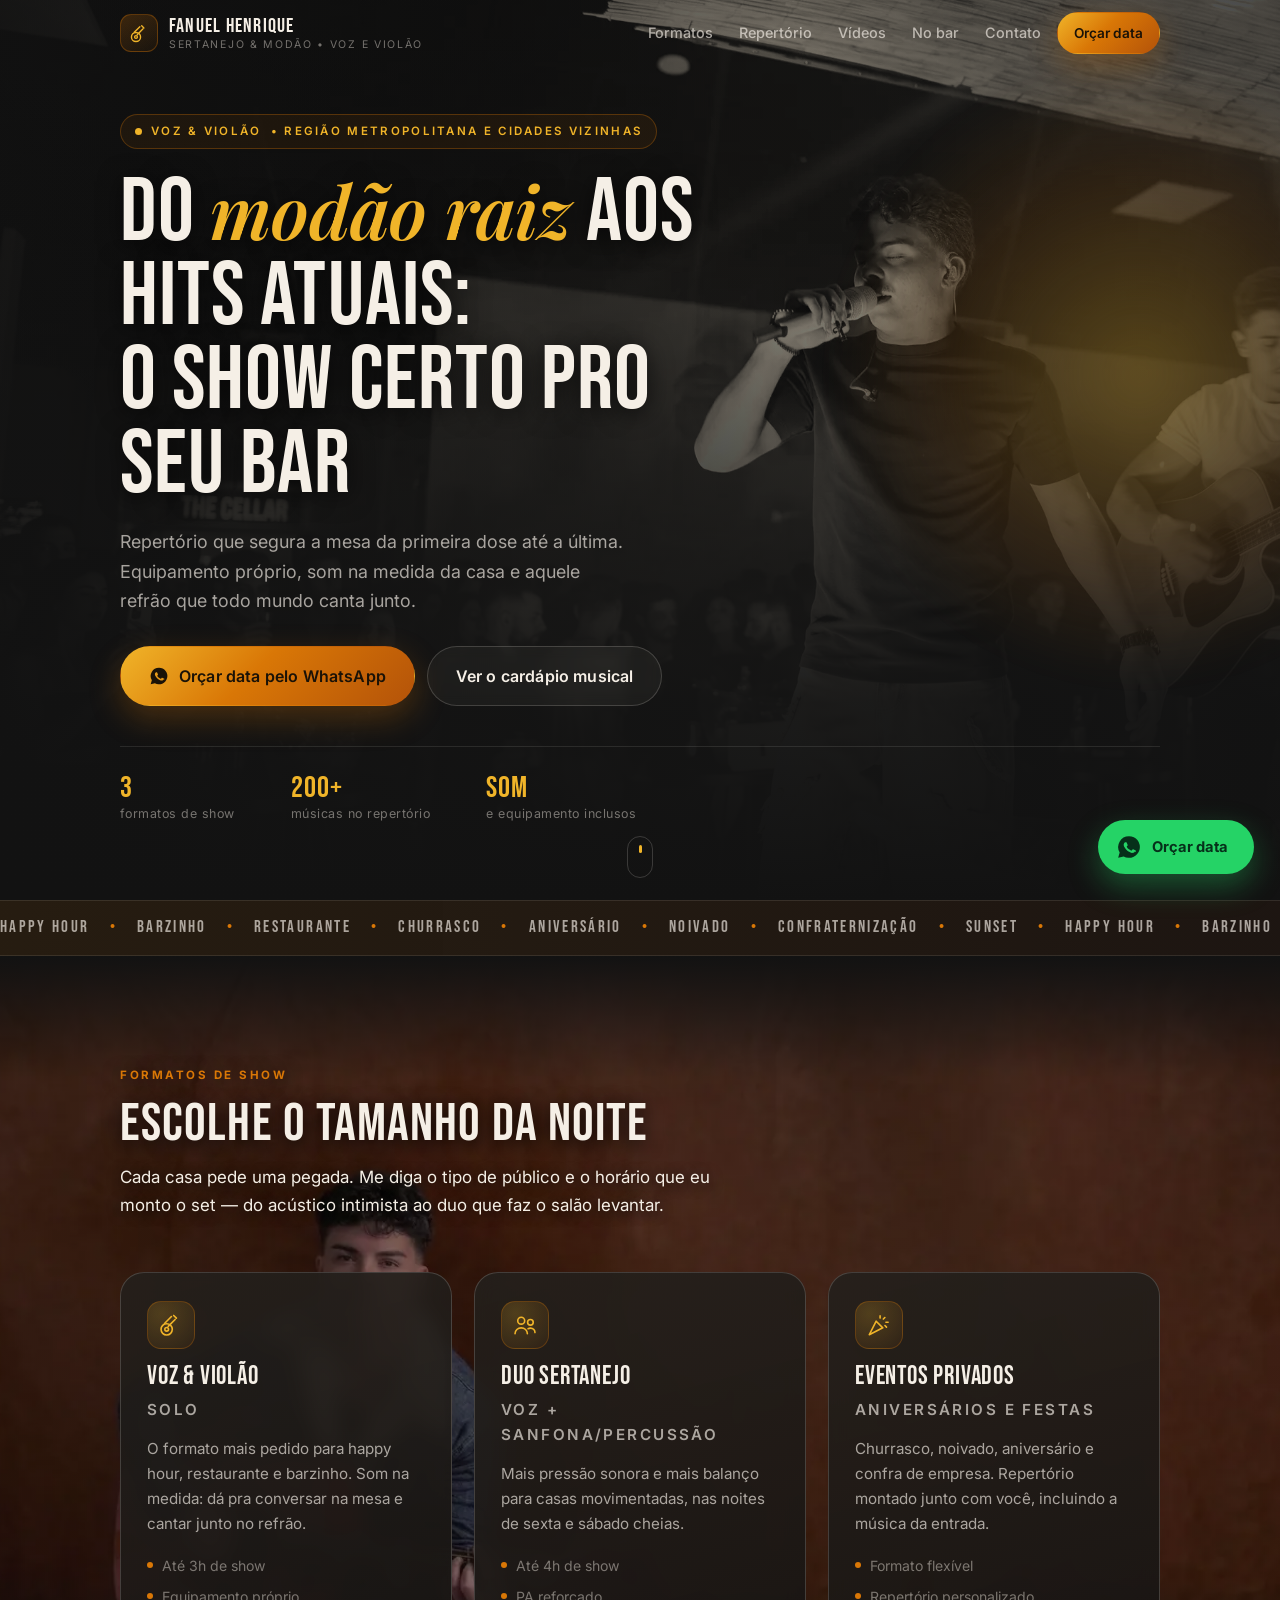
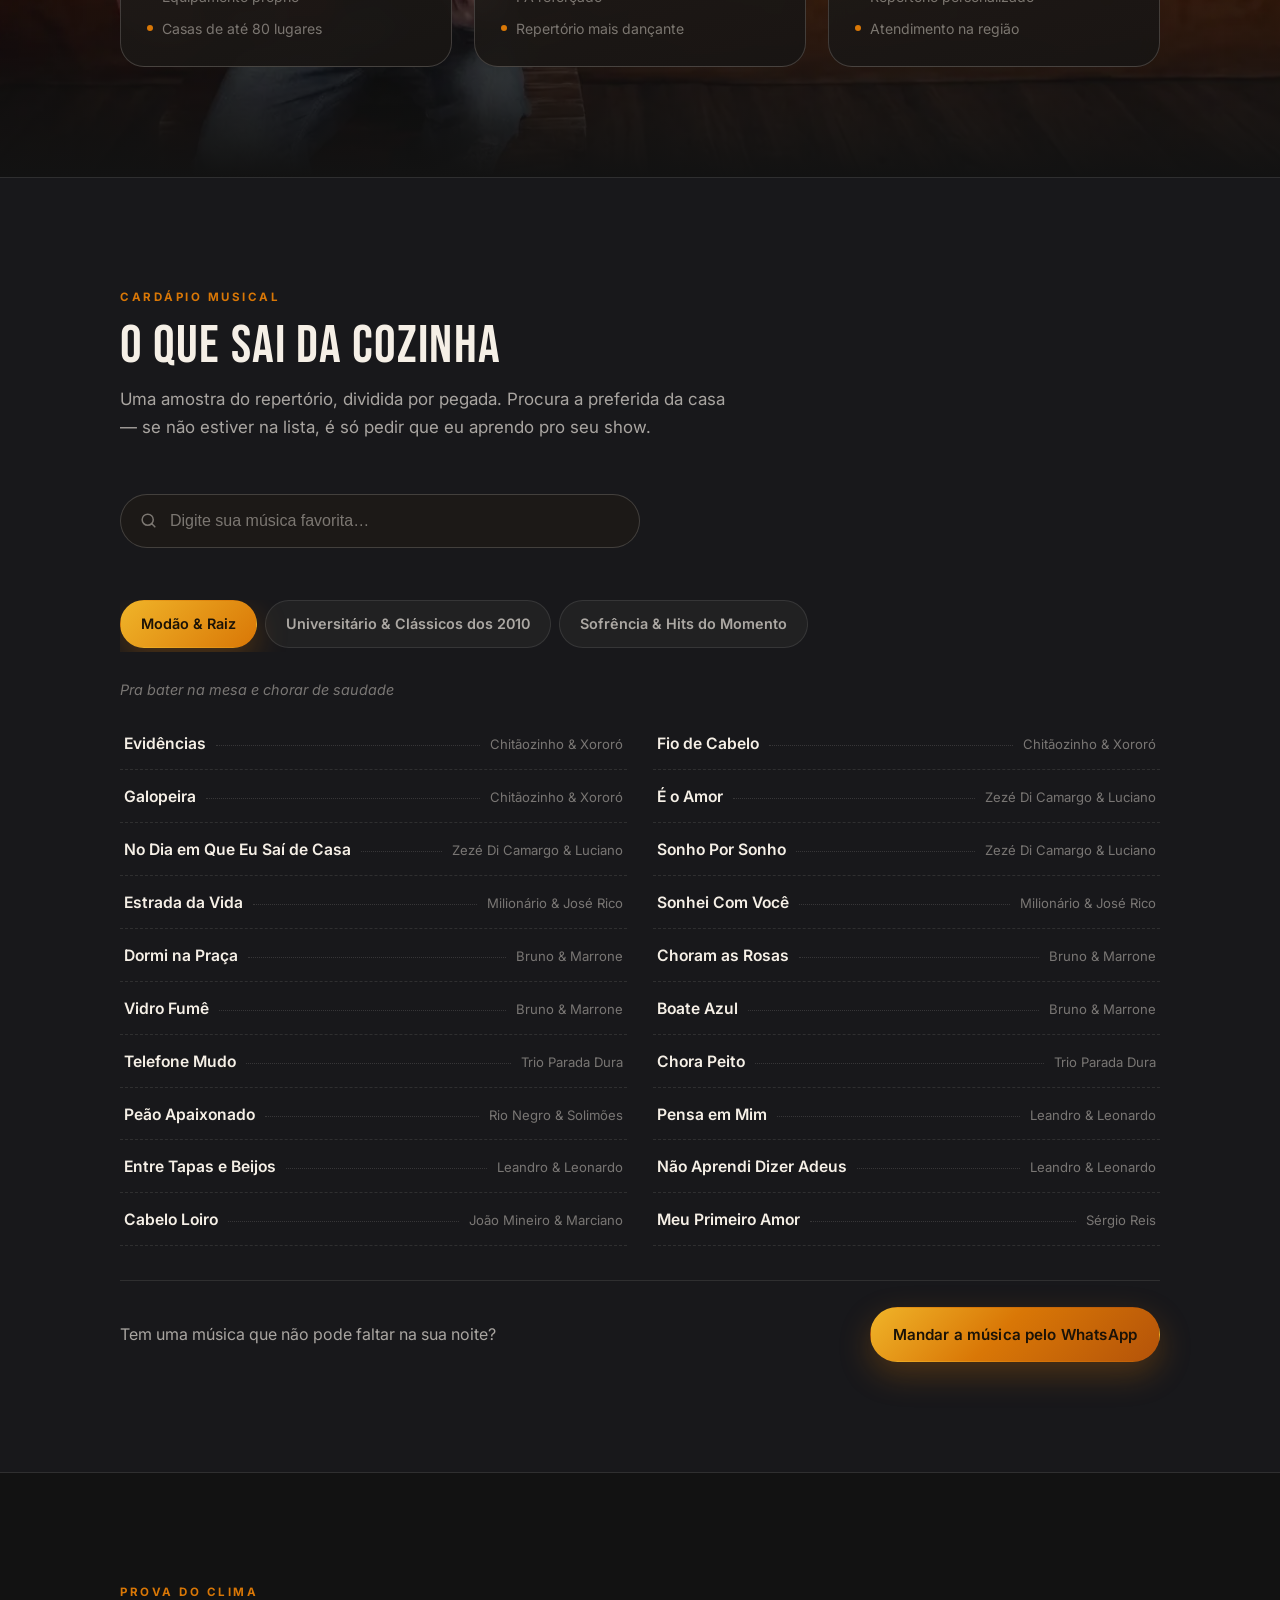
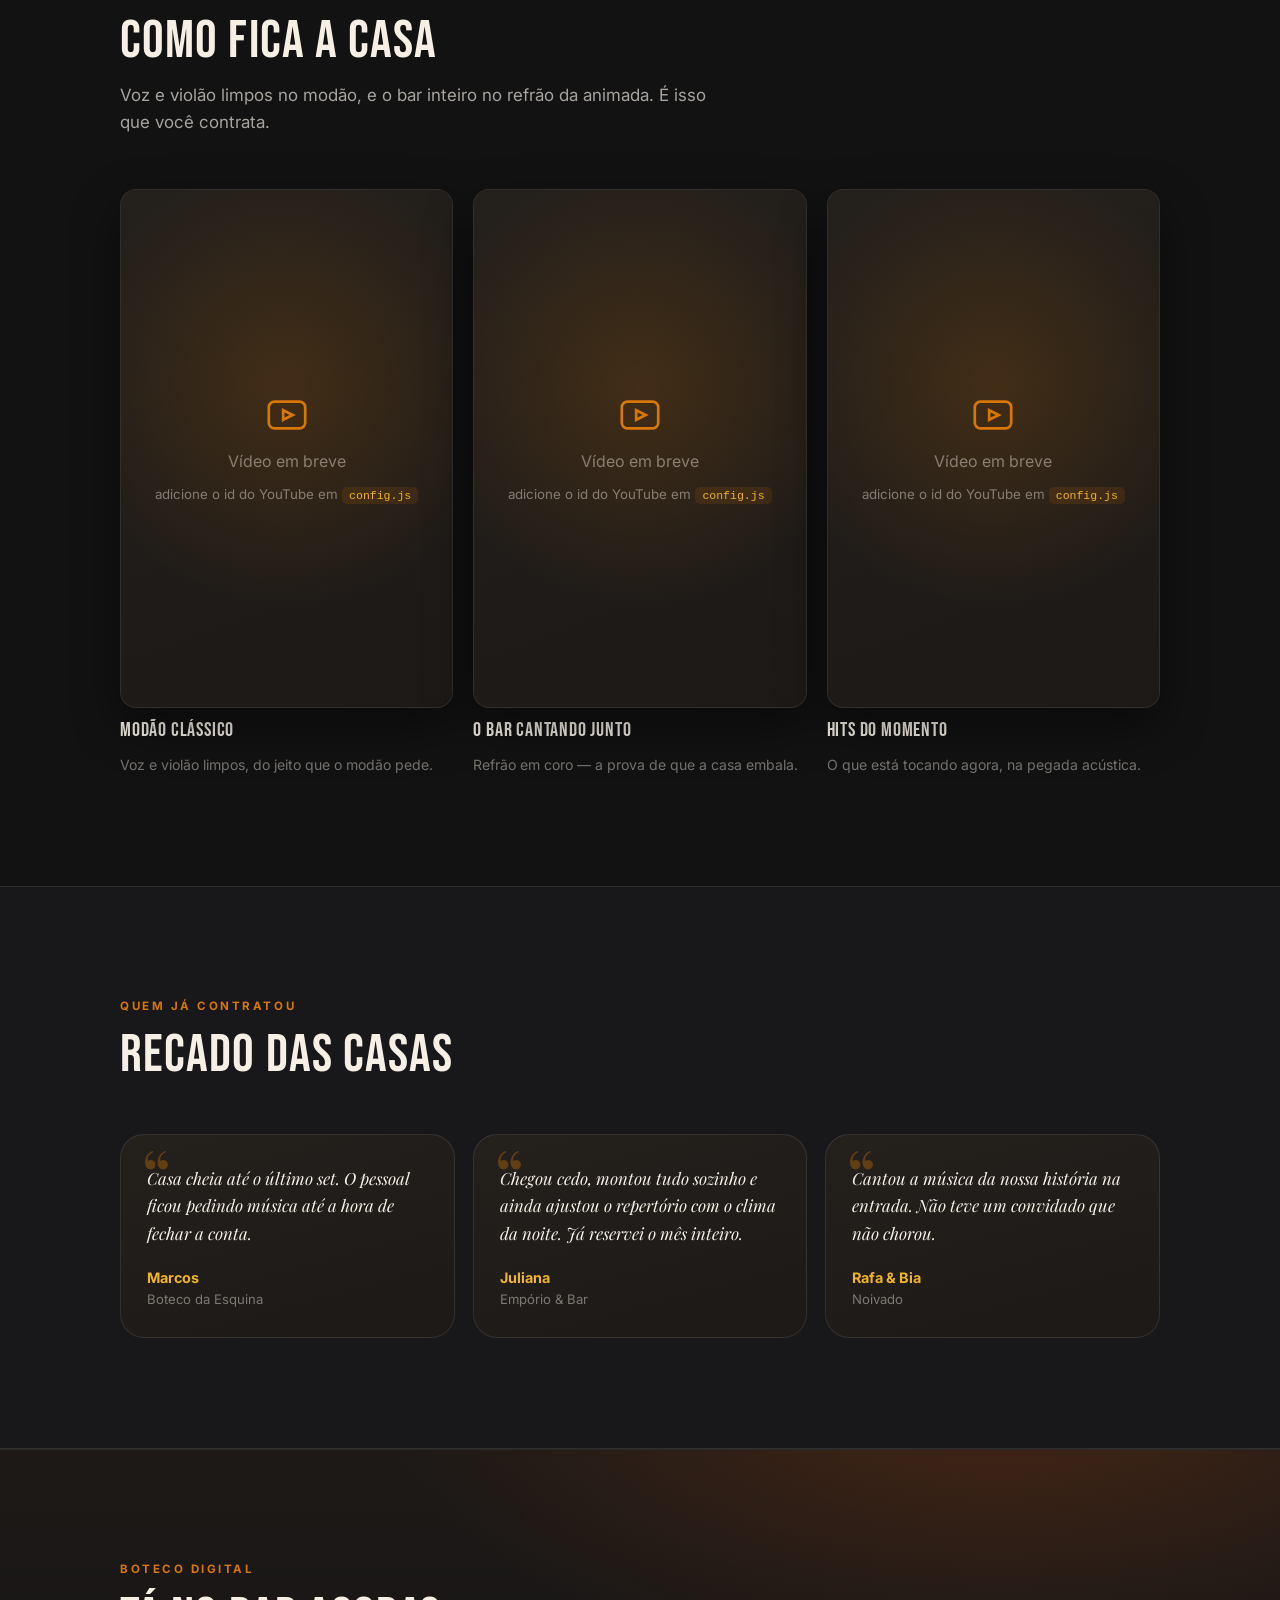
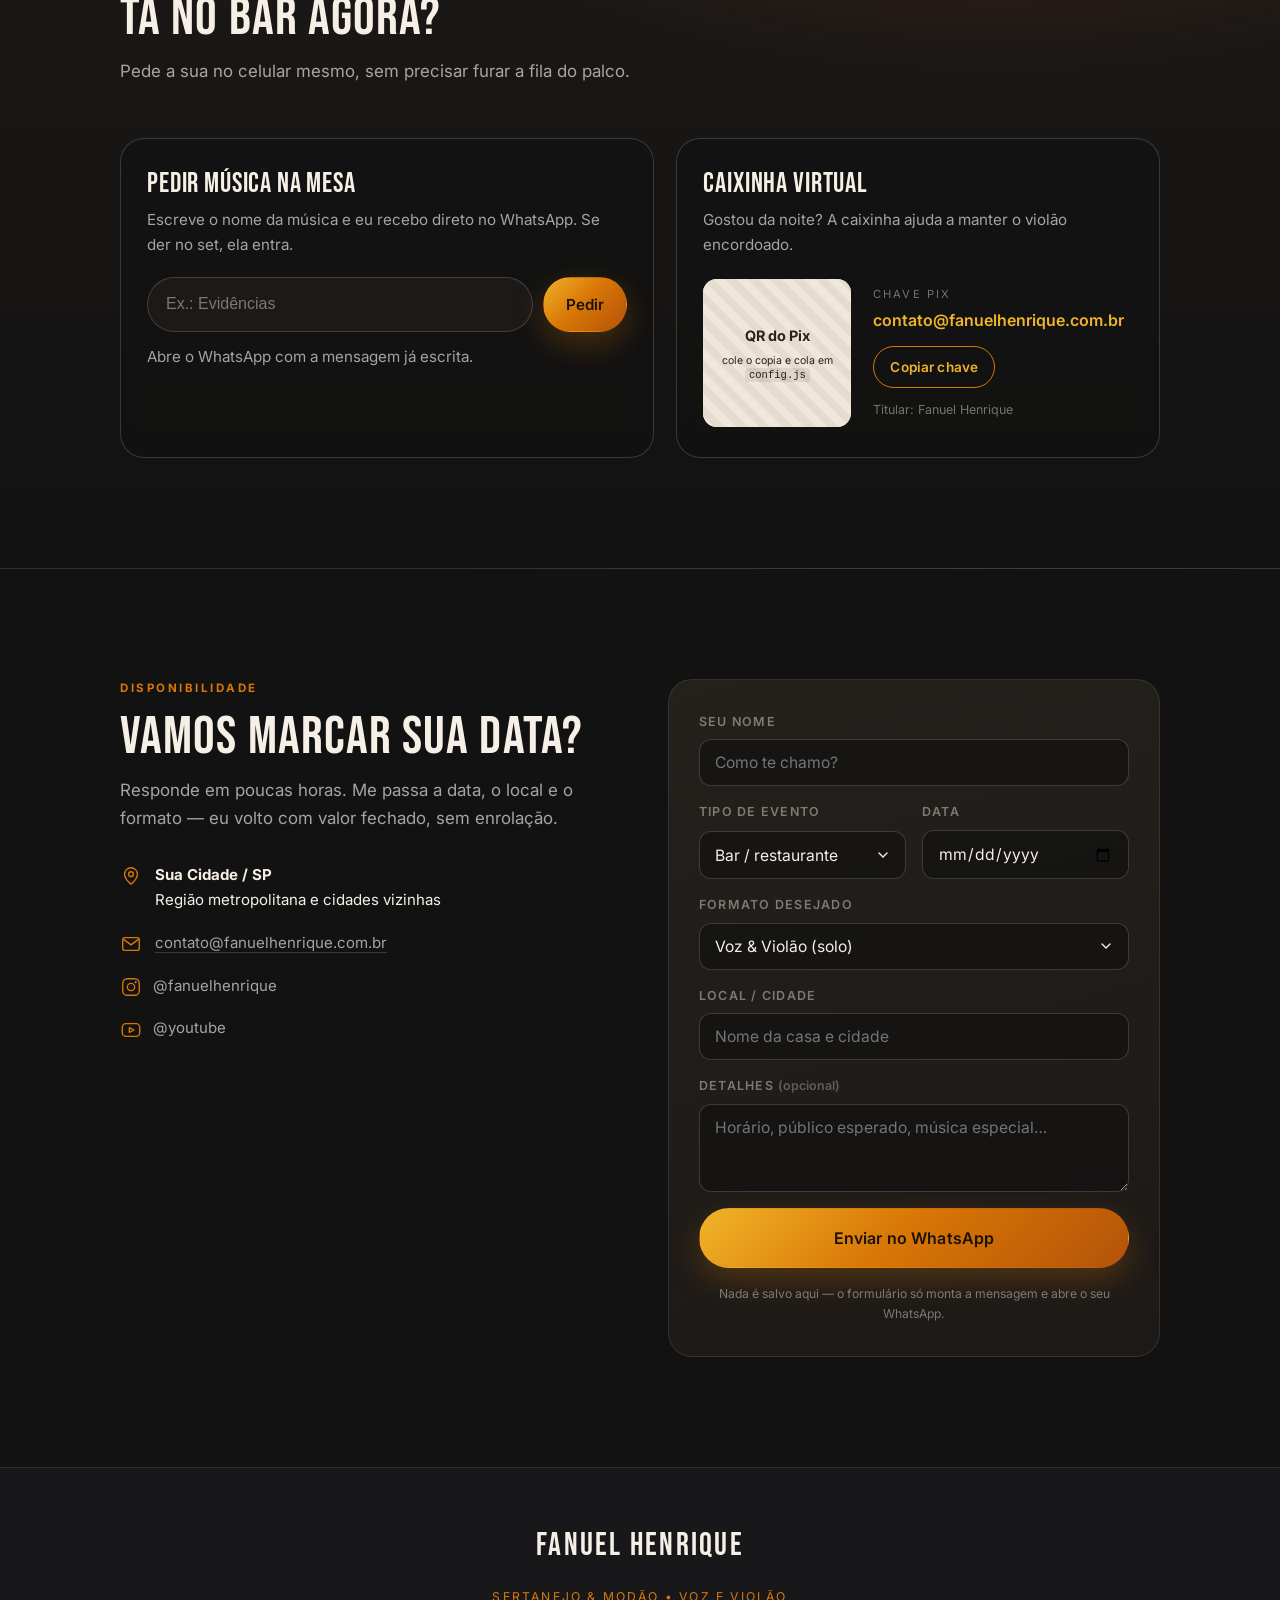
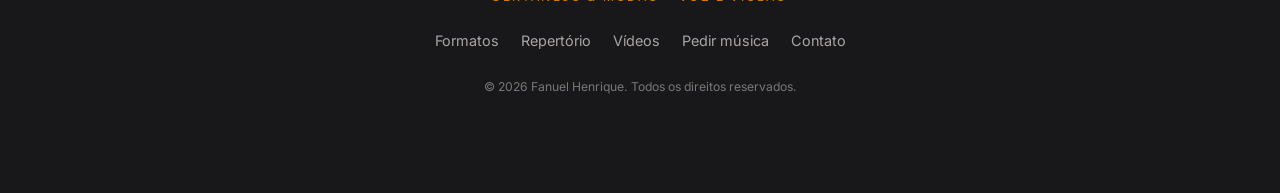
==== index.html @ 179200f1 "Site do Fanuel Henrique: landing one-page para shows Landing mobile-first em HTML/CSS/JS puro, sem b" ====
<!DOCTYPE html>
<html lang="pt-BR">
<head>
<meta charset="utf-8">
<meta name="viewport" content="width=device-width, initial-scale=1, viewport-fit=cover">
<title>Fanuel Henrique • Sertanejo & Modão | Voz e Violão para bares e eventos</title>
<meta name="description" content="Do modão raiz aos hits atuais: voz e violão para bares, restaurantes e eventos privados. Veja o repertório, os vídeos e consulte sua data pelo WhatsApp.">
<meta name="theme-color" content="#121212">
<link rel="icon" href="assets/img/favicon.svg" type="image/svg+xml">

<meta property="og:type" content="website">
<meta property="og:title" content="Fanuel Henrique • Sertanejo & Modão">
<meta property="og:description" content="Do modão raiz aos hits atuais. Voz e violão para bar, restaurante e evento privado.">
<meta property="og:image" content="assets/img/og.jpg">
<meta property="og:locale" content="pt_BR">

<link rel="preconnect" href="https://fonts.googleapis.com">
<link rel="preconnect" href="https://fonts.gstatic.com" crossorigin>
<link href="https://fonts.googleapis.com/css2?family=Bebas+Neue&family=Playfair+Display:ital,wght@0,600;0,800;1,600&family=Inter:wght@400;500;600;700&display=swap" rel="stylesheet">
<link rel="stylesheet" href="assets/css/styles.css">
</head>
<body>

<a class="skip-link" href="#repertorio">Ir para o repertório</a>

<!-- ============ NAV ============ -->
<header class="nav" id="nav">
  <div class="wrap nav__inner">
    <a class="brand" href="#topo">
      <span class="brand__mark" aria-hidden="true">
        <svg viewBox="0 0 24 24" fill="none" stroke="currentColor" stroke-width="1.6" stroke-linecap="round">
          <path d="M14.5 3.2 17 5.7M15.8 6.9 9.4 13.3M12.4 4.2 6 10.6"/>
          <circle cx="8" cy="16" r="5.2"/><circle cx="8" cy="16" r="1.6"/>
        </svg>
      </span>
      <span class="brand__text">
        <strong data-bind="nome">Fanuel Henrique</strong>
        <small data-bind="tagline">Sertanejo &amp; Modão</small>
      </span>
    </a>

    <nav class="nav__links" id="nav-menu" aria-label="Seções">
      <a href="#formatos">Formatos</a>
      <a href="#repertorio">Repertório</a>
      <a href="#videos">Vídeos</a>
      <a href="#boteco">No bar</a>
      <a href="#contato">Contato</a>
      <a class="btn btn--sm btn--amber nav__cta-mobile" data-wa="orcamento">Orçar data</a>
    </nav>

    <a class="btn btn--sm btn--amber nav__cta" data-wa="orcamento">Orçar data</a>

    <button class="nav__toggle" id="nav-toggle" type="button"
            aria-expanded="false" aria-controls="nav-menu" aria-label="Abrir menu">
      <span></span><span></span><span></span>
    </button>
  </div>
</header>

<!-- ============ HERO ============ -->
<main id="topo">
<section class="hero">
  <div class="hero__bg" aria-hidden="true">
    <picture>
      <source id="hero-webp" type="image/webp"
              srcset="assets/img/hero-1000.webp 1000w, assets/img/hero-1800.webp 1800w" sizes="100vw">
      <img id="hero-img" src="assets/img/hero-1800.jpg"
           srcset="assets/img/hero-1000.jpg 1000w, assets/img/hero-1800.jpg 1800w" sizes="100vw"
           alt="" fetchpriority="high">
    </picture>
  </div>
  <div class="hero__glow" aria-hidden="true"></div>

  <div class="wrap hero__inner">
    <p class="eyebrow">
      <span class="dot"></span>
      Voz &amp; violão <span class="so-md">• <span data-bind="regiao">Região metropolitana</span></span>
    </p>

    <h1 class="hero__title">
      Do <em>modão raiz</em> aos hits atuais:<br>
      o show certo pro seu bar
    </h1>

    <p class="hero__lead">
      Repertório que segura a mesa da primeira dose até a última.
      Equipamento próprio, som na medida da casa e aquele refrão
      que todo mundo canta junto.
    </p>

    <div class="hero__cta">
      <a class="btn btn--amber btn--lg" data-wa="orcamento">
        <svg class="ico" viewBox="0 0 24 24" aria-hidden="true"><path d="M12 2a10 10 0 0 0-8.6 15.1L2 22l5.1-1.3A10 10 0 1 0 12 2Zm5.4 14.2c-.2.6-1.2 1.2-1.7 1.2-.5.1-1 .1-1.6-.1-.4-.1-.9-.3-1.5-.6-2.6-1.1-4.3-3.8-4.4-4-.2-.2-1.1-1.4-1.1-2.7 0-1.3.7-1.9 1-2.2.2-.3.5-.3.7-.3h.5c.2 0 .4 0 .6.5l.8 1.9c.1.2.1.4 0 .6l-.3.5-.3.3c-.1.1-.3.3-.1.6.2.3.7 1.2 1.6 2 1.1.9 1.9 1.2 2.2 1.4.3.1.5.1.6-.1l.9-1c.2-.2.4-.2.6-.1l1.8.9c.3.1.5.2.6.3.1.2.1.7-.1 1.3Z"/></svg>
        Orçar data pelo WhatsApp
      </a>
      <a class="btn btn--ghost btn--lg" href="#repertorio">Ver o cardápio musical</a>
    </div>

    <ul class="hero__facts">
      <li><strong>3</strong><span>formatos de show</span></li>
      <li><strong>200+</strong><span>músicas no repertório</span></li>
      <li><strong>Som</strong><span>e equipamento inclusos</span></li>
    </ul>
  </div>

  <a class="hero__scroll" href="#formatos" aria-label="Rolar para os formatos de show">
    <span></span>
  </a>
</section>

<!-- ============ FAIXA ============ -->
<div class="strip" aria-hidden="true">
  <div class="strip__track">
    <span>Happy hour</span><i>•</i><span>Barzinho</span><i>•</i><span>Restaurante</span><i>•</i>
    <span>Churrasco</span><i>•</i><span>Aniversário</span><i>•</i><span>Noivado</span><i>•</i>
    <span>Confraternização</span><i>•</i><span>Sunset</span><i>•</i>
    <span>Happy hour</span><i>•</i><span>Barzinho</span><i>•</i><span>Restaurante</span><i>•</i>
    <span>Churrasco</span><i>•</i><span>Aniversário</span><i>•</i><span>Noivado</span><i>•</i>
    <span>Confraternização</span><i>•</i><span>Sunset</span><i>•</i>
  </div>
</div>

<!-- ============ FORMATOS ============ -->
<section class="section section--foto" id="formatos">
  <div class="secao__bg" aria-hidden="true">
    <picture>
      <source id="formatos-webp" type="image/webp"
              srcset="assets/img/formatos-700.webp 700w, assets/img/formatos-1376.webp 1376w"
              sizes="100vw">
      <img id="formatos-img" src="assets/img/formatos-1376.jpg"
           srcset="assets/img/formatos-700.jpg 700w, assets/img/formatos-1376.jpg 1376w"
           sizes="100vw" alt="" loading="lazy">
    </picture>
  </div>

  <div class="wrap">
    <header class="section__head">
      <p class="kicker">Formatos de show</p>
      <h2>Escolhe o tamanho da noite</h2>
      <p class="section__sub">
        Cada casa pede uma pegada. Me diga o tipo de público e o horário
        que eu monto o set — do acústico intimista ao duo que faz o salão levantar.
      </p>
    </header>

    <div class="cards" id="formatos-grid"><!-- render: app.js --></div>
  </div>
</section>

<!-- ============ REPERTÓRIO ============ -->
<section class="section section--alt" id="repertorio">
  <div class="wrap">
    <header class="section__head">
      <p class="kicker">Cardápio musical</p>
      <h2>O que sai da cozinha</h2>
      <p class="section__sub">
        Uma amostra do repertório, dividida por pegada. Procura a preferida da casa —
        se não estiver na lista, é só pedir que eu aprendo pro seu show.
      </p>
    </header>

    <div class="search">
      <svg class="search__ico" viewBox="0 0 24 24" aria-hidden="true">
        <circle cx="11" cy="11" r="7"/><path d="m20 20-3.2-3.2"/>
      </svg>
      <input id="busca" type="search" autocomplete="off"
             placeholder="Digite sua música favorita…"
             aria-label="Buscar música ou artista no repertório">
      <button type="button" class="search__clear" id="busca-clear" aria-label="Limpar busca" hidden>&times;</button>
    </div>
    <p class="search__status" id="busca-status" role="status" aria-live="polite"></p>

    <div class="tabs" role="tablist" aria-label="Blocos do repertório" id="tabs"><!-- render: app.js --></div>
    <div id="painel-repertorio"><!-- render: app.js --></div>

    <div class="repertorio__cta">
      <p>Tem uma música que não pode faltar na sua noite?</p>
      <a class="btn btn--amber" data-wa="orcamento">Mandar a música pelo WhatsApp</a>
    </div>
  </div>
</section>

<!-- ============ VÍDEOS ============ -->
<section class="section" id="videos">
  <div class="wrap">
    <header class="section__head">
      <p class="kicker">Prova do clima</p>
      <h2>Como fica a casa</h2>
      <p class="section__sub">
        Voz e violão limpos no modão, e o bar inteiro no refrão da animada.
        É isso que você contrata.
      </p>
    </header>

    <div class="videos" id="videos-grid"><!-- render: app.js --></div>
    <p class="videos__dica">Arraste para o lado para ver os outros →</p>
  </div>
</section>

<!-- ============ DEPOIMENTOS ============ -->
<section class="section section--alt" id="depoimentos">
  <div class="wrap">
    <header class="section__head">
      <p class="kicker">Quem já contratou</p>
      <h2>Recado das casas</h2>
    </header>
    <div class="quotes" id="quotes-grid"><!-- render: app.js --></div>
  </div>
</section>

<!-- ============ BOTECO DIGITAL ============ -->
<section class="section section--sunset" id="boteco">
  <div class="wrap">
    <header class="section__head">
      <p class="kicker">Boteco digital</p>
      <h2>Tá no bar agora?</h2>
      <p class="section__sub">
        Pede a sua no celular mesmo, sem precisar furar a fila do palco.
      </p>
    </header>

    <div class="boteco">
      <article class="boteco__card">
        <h3>Pedir música na mesa</h3>
        <p>Escreve o nome da música e eu recebo direto no WhatsApp. Se der no set, ela entra.</p>
        <form class="pedido" id="form-pedido">
          <label class="sr-only" for="pedido-musica">Nome da música</label>
          <input id="pedido-musica" name="musica" type="text" required
                 placeholder="Ex.: Evidências" autocomplete="off">
          <button class="btn btn--amber" type="submit">Pedir</button>
        </form>
        <p class="boteco__hint">Abre o WhatsApp com a mensagem já escrita.</p>
      </article>

      <article class="boteco__card boteco__card--pix">
        <h3>Caixinha virtual</h3>
        <p>Gostou da noite? A caixinha ajuda a manter o violão encordoado.</p>

        <div class="pix">
          <div class="pix__qr" id="pix-qr">
            <img id="pix-qr-img" src="assets/img/qr-pix.png" alt="QR Code do Pix para a caixinha" loading="lazy">
            <div class="pix__qr-fallback" id="pix-qr-fallback" hidden>
              <span>QR do Pix</span>
              <small>cole o copia e cola em <code>config.js</code></small>
            </div>
          </div>
          <div class="pix__info">
            <p class="pix__label">Chave Pix</p>
            <p class="pix__key" id="pix-chave">—</p>
            <div class="pix__acoes" id="pix-acoes">
              <button class="btn btn--outline btn--sm" type="button" id="pix-copy" data-copy-target="pix-chave">
                Copiar chave
              </button>
            </div>
            <p class="pix__titular">Titular: <span data-bind="pix-titular">—</span></p>
          </div>
        </div>
      </article>
    </div>
  </div>
</section>

<!-- ============ CONTATO ============ -->
<section class="section" id="contato">
  <div class="wrap contato">
    <div class="contato__texto">
      <p class="kicker">Disponibilidade</p>
      <h2>Vamos marcar sua data?</h2>
      <p class="section__sub">
        Responde em poucas horas. Me passa a data, o local e o formato —
        eu volto com valor fechado, sem enrolação.
      </p>

      <ul class="contato__lista">
        <li>
          <svg viewBox="0 0 24 24" aria-hidden="true"><path d="M12 21s7-6.1 7-11a7 7 0 1 0-14 0c0 4.9 7 11 7 11Z"/><circle cx="12" cy="10" r="2.6"/></svg>
          <span><strong data-bind="cidade-uf">Sua Cidade</strong><br><span data-bind="regiao">Região</span></span>
        </li>
        <li>
          <svg viewBox="0 0 24 24" aria-hidden="true"><rect x="3" y="5" width="18" height="14" rx="2"/><path d="m4 7 8 6 8-6"/></svg>
          <span><a data-bind-href="email" href="#">e-mail</a></span>
        </li>
        <li class="contato__social">
          <a data-bind-href="instagram" href="#" target="_blank" rel="noopener">
            <svg viewBox="0 0 24 24" aria-hidden="true"><rect x="3" y="3" width="18" height="18" rx="5"/><circle cx="12" cy="12" r="4"/><circle cx="17.2" cy="6.8" r="1.1" fill="currentColor" stroke="none"/></svg>
            <span data-bind="instagram">@instagram</span>
          </a>
        </li>
        <li class="contato__social">
          <a data-bind-href="youtube" href="#" target="_blank" rel="noopener">
            <svg viewBox="0 0 24 24" aria-hidden="true"><rect x="2.5" y="5" width="19" height="14" rx="4"/><path d="m10.2 9.4 5 2.6-5 2.6z"/></svg>
            <span data-bind="youtube">@youtube</span>
          </a>
        </li>
      </ul>
    </div>

    <form class="form" id="form-orcamento" novalidate>
      <div class="field">
        <label for="f-nome">Seu nome</label>
        <input id="f-nome" name="nome" type="text" required placeholder="Como te chamo?">
      </div>

      <div class="field-row">
        <div class="field">
          <label for="f-tipo">Tipo de evento</label>
          <select id="f-tipo" name="tipo">
            <option>Bar / restaurante</option>
            <option>Aniversário</option>
            <option>Casamento / noivado</option>
            <option>Confraternização de empresa</option>
            <option>Outro</option>
          </select>
        </div>
        <div class="field">
          <label for="f-data">Data</label>
          <input id="f-data" name="data" type="date">
        </div>
      </div>

      <div class="field">
        <label for="f-formato">Formato desejado</label>
        <select id="f-formato" name="formato">
          <option>Voz &amp; Violão (solo)</option>
          <option>Duo sertanejo</option>
          <option>Ainda não sei — me ajuda a escolher</option>
        </select>
      </div>

      <div class="field">
        <label for="f-local">Local / cidade</label>
        <input id="f-local" name="local" type="text" placeholder="Nome da casa e cidade">
      </div>

      <div class="field">
        <label for="f-msg">Detalhes <span class="opt">(opcional)</span></label>
        <textarea id="f-msg" name="msg" rows="3" placeholder="Horário, público esperado, música especial…"></textarea>
      </div>

      <button class="btn btn--amber btn--lg btn--block" type="submit">
        Enviar no WhatsApp
      </button>
      <p class="form__nota">Nada é salvo aqui — o formulário só monta a mensagem e abre o seu WhatsApp.</p>
    </form>
  </div>
</section>
</main>

<!-- ============ FOOTER ============ -->
<footer class="footer">
  <div class="wrap footer__inner">
    <p class="footer__brand" data-bind="nome">Fanuel Henrique</p>
    <p class="footer__tag" data-bind="tagline">Sertanejo &amp; Modão • Voz e Violão</p>
    <nav class="footer__links" aria-label="Rodapé">
      <a href="#formatos">Formatos</a>
      <a href="#repertorio">Repertório</a>
      <a href="#videos">Vídeos</a>
      <a href="#boteco">Pedir música</a>
      <a href="#contato">Contato</a>
    </nav>
    <p class="footer__copy">&copy; <span id="ano">2026</span> <span data-bind="nome">Fanuel Henrique</span>. Todos os direitos reservados.</p>
  </div>
</footer>

<!-- ============ WHATSAPP FLUTUANTE ============ -->
<a class="wa-float" data-wa="orcamento" aria-label="Falar no WhatsApp">
  <svg viewBox="0 0 24 24" aria-hidden="true"><path d="M12 2a10 10 0 0 0-8.6 15.1L2 22l5.1-1.3A10 10 0 1 0 12 2Zm5.4 14.2c-.2.6-1.2 1.2-1.7 1.2-.5.1-1 .1-1.6-.1-.4-.1-.9-.3-1.5-.6-2.6-1.1-4.3-3.8-4.4-4-.2-.2-1.1-1.4-1.1-2.7 0-1.3.7-1.9 1-2.2.2-.3.5-.3.7-.3h.5c.2 0 .4 0 .6.5l.8 1.9c.1.2.1.4 0 .6l-.3.5-.3.3c-.1.1-.3.3-.1.6.2.3.7 1.2 1.6 2 1.1.9 1.9 1.2 2.2 1.4.3.1.5.1.6-.1l.9-1c.2-.2.4-.2.6-.1l1.8.9c.3.1.5.2.6.3.1.2.1.7-.1 1.3Z"/></svg>
  <span class="wa-float__label">Orçar data</span>
</a>

<div class="toast" id="toast" role="status" aria-live="polite" hidden></div>

<script src="assets/js/config.js"></script>
<script src="assets/js/qr.js"></script>
<script src="assets/js/app.js"></script>
</body>
</html>
---- assets/css/styles.css ----
/* =============================================================
   Fanuel Henrique — Boteco Acústico / Rústico Chic
   Mobile-first. Sem build, sem framework.
   ============================================================= */

:root{
  /* superfícies */
  --bg:            #121212;
  --bg-2:          #18181b;
  --surface:       #1c1917;   /* marrom café profundo */
  --surface-2:     #24201c;
  --line:          rgba(245,239,230,.10);
  --line-strong:   rgba(245,239,230,.18);

  /* acentos */
  --amber:         #d97706;
  --amber-deep:    #b45309;
  --amber-soft:    #f0b429;
  --sunset:        #ea580c;
  --sand:          #f5efe6;
  --wa:            #25d366;

  /* texto */
  --text:          #f5efe6;
  --text-muted:    rgba(245,239,230,.66);
  --text-dim:      rgba(245,239,230,.44);

  /* tipografia */
  --font-display:  "Bebas Neue", "Oswald", Impact, sans-serif;
  --font-serif:    "Playfair Display", Georgia, "Times New Roman", serif;
  --font-body:     "Inter", "Segoe UI", system-ui, -apple-system, sans-serif;

  /* medidas */
  --wrap:          1120px;
  --pad:           clamp(20px, 5vw, 40px);
  --radius:        16px;
  --radius-lg:     24px;
  --shadow:        0 18px 48px rgba(0,0,0,.45);
  --shadow-amber:  0 12px 32px rgba(217,119,6,.28);
}

*,*::before,*::after{ box-sizing:border-box; }

html{ scroll-behavior:smooth; scroll-padding-top:78px; -webkit-text-size-adjust:100%; }

body{
  margin:0;
  background:var(--bg);
  color:var(--text);
  font-family:var(--font-body);
  font-size:16px;
  line-height:1.65;
  overflow-x:hidden;
  -webkit-font-smoothing:antialiased;
}

/* textura de grão quente sobre tudo */
body::before{
  content:"";
  position:fixed; inset:0; z-index:0; pointer-events:none;
  opacity:.32;
  background-image:url("data:image/svg+xml,%3Csvg xmlns='http://www.w3.org/2000/svg' width='140' height='140'%3E%3Cfilter id='n'%3E%3CfeTurbulence type='fractalNoise' baseFrequency='.85' numOctaves='3'/%3E%3C/filter%3E%3Crect width='140' height='140' filter='url(%23n)' opacity='.5'/%3E%3C/svg%3E");
}

img{ max-width:100%; display:block; }
a{ color:inherit; text-decoration:none; }
button{ font:inherit; color:inherit; }

h1,h2,h3{ margin:0; line-height:1.05; font-weight:600; }
p{ margin:0; }

.wrap{ width:100%; max-width:var(--wrap); margin-inline:auto; padding-inline:var(--pad); }

.sr-only{
  position:absolute; width:1px; height:1px; padding:0; margin:-1px;
  overflow:hidden; clip:rect(0 0 0 0); white-space:nowrap; border:0;
}

.skip-link{
  position:absolute; left:-999px; top:0; z-index:200;
  background:var(--amber); color:#1a1207; padding:12px 18px; font-weight:600;
}
.skip-link:focus{ left:12px; top:12px; }

:focus-visible{ outline:2px solid var(--amber-soft); outline-offset:3px; border-radius:4px; }

/* ============ BOTÕES ============ */
.btn{
  --btn-bg:transparent; --btn-fg:var(--text); --btn-bd:var(--line-strong);
  display:inline-flex; align-items:center; justify-content:center; gap:10px;
  padding:14px 22px; border-radius:999px;
  background:var(--btn-bg); color:var(--btn-fg); border:1px solid var(--btn-bd);
  font-weight:600; font-size:.95rem; letter-spacing:.01em;
  cursor:pointer; text-align:center;
  transition:transform .18s ease, box-shadow .18s ease, background .18s ease, border-color .18s ease;
}
.btn:hover{ transform:translateY(-2px); }
.btn:active{ transform:translateY(0); }

.btn--amber{
  --btn-bg:linear-gradient(135deg, var(--amber-soft), var(--amber) 45%, var(--amber-deep));
  --btn-fg:#1a1207; --btn-bd:transparent;
  box-shadow:var(--shadow-amber);
}
.btn--amber:hover{ box-shadow:0 16px 40px rgba(217,119,6,.42); }

.btn--ghost{ --btn-bg:rgba(245,239,230,.04); backdrop-filter:blur(6px); }
.btn--ghost:hover{ --btn-bd:var(--sand); }

.btn--outline{ --btn-bd:var(--amber); --btn-fg:var(--amber-soft); }
.btn--outline:hover{ --btn-bg:rgba(217,119,6,.12); }

.btn--sm{ padding:9px 16px; font-size:.85rem; }
.btn--lg{ padding:16px 28px; font-size:1rem; }
.btn--block{ width:100%; }
.btn .ico{ width:20px; height:20px; fill:currentColor; }

/* ============ NAV ============ */
.nav{
  position:fixed; inset:0 0 auto 0; z-index:100;
  transition:background .3s ease, box-shadow .3s ease, border-color .3s ease;
  border-bottom:1px solid transparent;
}
.nav.is-stuck{
  background:rgba(18,18,18,.86);
  backdrop-filter:blur(14px) saturate(1.3);
  border-bottom-color:var(--line);
  box-shadow:0 10px 30px rgba(0,0,0,.35);
}
.nav__inner{ display:flex; align-items:center; gap:16px; height:66px; }

.brand{ display:flex; align-items:center; gap:11px; margin-right:auto; }
.brand__mark{
  display:grid; place-items:center; width:38px; height:38px; flex:none;
  border-radius:11px; color:var(--amber-soft);
  background:linear-gradient(150deg, rgba(217,119,6,.22), rgba(217,119,6,.05));
  border:1px solid rgba(217,119,6,.32);
}
.brand__mark svg{ width:21px; height:21px; }
.brand__text{ display:flex; flex-direction:column; line-height:1.15; }
.brand__text strong{
  font-family:var(--font-display); font-size:1.28rem; letter-spacing:.06em;
  font-weight:400; text-transform:uppercase;
}
.brand__text small{
  font-size:.66rem; letter-spacing:.16em; text-transform:uppercase; color:var(--text-dim);
  white-space:nowrap; display:none;
}
@media (min-width:520px){ .brand__text small{ display:block; } }

/* --- menu mobile (dropdown) --- */
.nav__toggle{
  display:grid; place-content:center; gap:5px;
  width:42px; height:42px; flex:none; cursor:pointer;
  background:rgba(245,239,230,.05); border:1px solid var(--line); border-radius:12px;
}
.nav__toggle span{
  display:block; width:18px; height:2px; border-radius:2px; background:var(--text);
  transition:transform .25s ease, opacity .2s ease;
}
.nav.is-open .nav__toggle span:nth-child(1){ transform:translateY(7px) rotate(45deg); }
.nav.is-open .nav__toggle span:nth-child(2){ opacity:0; }
.nav.is-open .nav__toggle span:nth-child(3){ transform:translateY(-7px) rotate(-45deg); }

.nav__links{
  position:absolute; left:var(--pad); right:var(--pad); top:64px;
  display:grid; gap:2px; padding:10px;
  background:rgba(24,24,27,.97); backdrop-filter:blur(16px);
  border:1px solid var(--line-strong); border-radius:var(--radius);
  box-shadow:var(--shadow);
  opacity:0; visibility:hidden; transform:translateY(-8px);
  transition:opacity .2s ease, transform .2s ease, visibility .2s;
  font-size:.95rem; font-weight:500;
}
.nav.is-open .nav__links{ opacity:1; visibility:visible; transform:none; }
.nav__links a{ color:var(--text-muted); padding:12px 14px; border-radius:10px; }
.nav__links a:hover{ color:var(--text); background:rgba(245,239,230,.06); }
.nav__cta-mobile{ margin-top:8px; }
.nav__cta{ display:none; }

/* --- desktop: menu inline --- */
@media (min-width:900px){
  .nav__toggle,.nav__cta-mobile{ display:none; }
  .nav__cta{ display:flex; }
  .nav__links{
    position:static; display:flex; gap:26px; padding:0;
    background:none; border:0; box-shadow:none; backdrop-filter:none;
    opacity:1; visibility:visible; transform:none;
    font-size:.9rem;
  }
  .nav__links a{ position:relative; padding:4px 0; border-radius:0; }
  .nav__links a:hover{ background:none; }
  .nav__links a::after{
    content:""; position:absolute; left:0; right:100%; bottom:0; height:1.5px;
    background:var(--amber); transition:right .25s ease;
  }
  .nav__links a:hover::after{ right:0; }
}

/* ============ HERO ============ */
.hero{
  position:relative; isolation:isolate;
  min-height:100svh; display:flex; align-items:center;
  padding:104px 0 56px;
  overflow:hidden;
}
@media (min-width:900px){ .hero{ padding:110px 0 72px; } }
.hero__bg{ position:absolute; inset:0; z-index:-2; }
.hero__bg picture{ display:block; width:100%; height:100%; }
.hero__bg img{
  width:100%; height:100%; object-fit:cover;
  /* celular: corte estreito que joga o rosto dele para a direita da tela,
     ao lado da coluna de texto */
  object-position:64% 30%;
  /* a foto é em P&B: um toque de sépia casa com o âmbar do resto do site */
  filter:sepia(.34) saturate(1.18) contrast(1.05);
}
/* celular: escurece a faixa da esquerda (onde fica o texto) e deixa
   a direita limpa, para o rosto dele aparecer ao lado */
.hero__bg::after{
  content:""; position:absolute; inset:0;
  background:
    linear-gradient(180deg, rgba(18,18,18,.30) 0%, rgba(18,18,18,.12) 26%, rgba(18,18,18,.90) 80%, var(--bg) 100%),
    linear-gradient(90deg, rgba(18,18,18,.94) 0%, rgba(18,18,18,.86) 42%, rgba(18,18,18,.20) 78%, rgba(18,18,18,.34) 100%);
}

@media (min-width:900px){
  .hero__bg img{ object-position:center 26%; }
  .hero__bg::after{
    background:
      linear-gradient(180deg, rgba(18,18,18,.42) 0%, rgba(18,18,18,.16) 24%, rgba(18,18,18,.94) 78%, var(--bg) 100%),
      linear-gradient(90deg, rgba(18,18,18,.88) 0%, rgba(18,18,18,.34) 62%, rgba(18,18,18,.6) 100%);
  }
}

/* luz de filamento */

.hero__glow{
  position:absolute; z-index:-1; right:-14%; top:6%;
  width:min(78vw,640px); aspect-ratio:1; border-radius:50%;
  background:radial-gradient(circle, rgba(240,180,41,.30), rgba(217,119,6,.12) 42%, transparent 68%);
  filter:blur(14px);
  animation:flicker 7s ease-in-out infinite;
}
@keyframes flicker{
  0%,100%{ opacity:.85; transform:scale(1); }
  38%    { opacity:1;   transform:scale(1.04); }
  62%    { opacity:.72; transform:scale(.99); }
}

.hero__inner{ position:relative; }

.eyebrow{
  display:inline-flex; align-items:center; gap:9px;
  font-size:.72rem; letter-spacing:.2em; text-transform:uppercase;
  color:var(--amber-soft); font-weight:600;
  padding:7px 14px; border-radius:999px;
  border:1px solid rgba(217,119,6,.3); background:rgba(217,119,6,.08);
}
.so-md{ display:none; }
@media (min-width:560px){ .so-md{ display:inline; } }

.eyebrow .dot{
  width:7px; height:7px; border-radius:50%; background:var(--amber-soft);
  box-shadow:0 0 0 0 rgba(240,180,41,.6); animation:pulse 2.4s infinite;
}
@keyframes pulse{
  70%{ box-shadow:0 0 0 9px rgba(240,180,41,0); }
  100%{ box-shadow:0 0 0 0 rgba(240,180,41,0); }
}

/* no celular o texto ocupa só a coluna da esquerda — a direita fica pro artista.
   Botões e números seguem largos, já abaixo do rosto. */
.eyebrow,.hero__lead{ max-width:62%; }
.hero__title{ max-width:69%; }
@media (min-width:700px){ .eyebrow,.hero__title,.hero__lead{ max-width:none; } }

.hero__title{
  margin:18px 0 0;
  font-family:var(--font-display); font-weight:400;
  font-size:clamp(1.9rem, 7.1vw, 5.6rem);
  line-height:.94; letter-spacing:.012em; text-transform:uppercase;
  text-shadow:0 4px 24px rgba(0,0,0,.7);
}
@media (min-width:700px){
  .hero__title{ margin-top:22px; font-size:clamp(2.9rem, 8.4vw, 5.6rem); max-width:16ch; }
}
.hero__title em{
  font-family:var(--font-serif); font-style:italic; font-weight:600;
  text-transform:none; letter-spacing:-.01em;
  font-size:.82em;
  color:var(--amber-soft);
}

.hero__lead{
  margin-top:16px;
  font-size:.88rem; color:var(--text-muted);
}
@media (min-width:700px){
  .hero__lead{ margin-top:20px; max-width:46ch; font-size:clamp(1rem,2.4vw,1.12rem); }
}

.hero__cta{ display:flex; flex-wrap:wrap; gap:12px; margin-top:30px; }
.hero__cta .btn{ flex:1 1 240px; }

.hero__facts{
  display:flex; flex-wrap:wrap; gap:12px 30px;
  list-style:none; margin:40px 0 0; padding:26px 0 0;
  border-top:1px solid var(--line);
}
.hero__facts li{ display:flex; flex-direction:column; }
.hero__facts strong{
  font-family:var(--font-display); font-size:1.9rem; font-weight:400;
  letter-spacing:.03em; color:var(--amber-soft); line-height:1;
}
.hero__facts span{ font-size:.78rem; color:var(--text-dim); letter-spacing:.04em; }

.hero__scroll{
  position:absolute; left:50%; bottom:22px; translate:-50% 0;
  width:26px; height:42px; border:1.5px solid var(--line-strong); border-radius:14px;
  display:none; place-items:start center; padding-top:8px;
}
.hero__scroll span{
  width:3px; height:8px; border-radius:2px; background:var(--amber-soft);
  animation:scrolldot 1.9s ease-in-out infinite;
}
@keyframes scrolldot{ 0%,100%{ transform:translateY(0); opacity:1 } 50%{ transform:translateY(12px); opacity:.2 } }

@media (min-width:900px){
  .hero__cta .btn{ flex:0 0 auto; }
  .hero__scroll{ display:grid; }
  .hero__facts{ gap:12px 56px; }
}

/* ============ FAIXA ROLANTE ============ */
.strip{
  overflow:hidden; border-block:1px solid var(--line);
  background:linear-gradient(90deg, rgba(217,119,6,.10), rgba(234,88,12,.05));
  padding:13px 0;
}
.strip__track{
  display:flex; align-items:center; gap:20px; width:max-content;
  animation:marquee 34s linear infinite;
  font-family:var(--font-display); font-size:1.05rem; letter-spacing:.14em;
  text-transform:uppercase; color:var(--text-muted); white-space:nowrap;
}
.strip__track i{ color:var(--amber); font-style:normal; }
@keyframes marquee{ from{ transform:translateX(0) } to{ transform:translateX(-50%) } }

/* ============ SEÇÕES ============ */
.section{ position:relative; padding:clamp(64px,11vw,110px) 0; }
.section--alt{ background:var(--bg-2); border-block:1px solid var(--line); }
.section--sunset{
  background:
    radial-gradient(1000px 460px at 78% -8%, rgba(234,88,12,.20), transparent 62%),
    linear-gradient(180deg, var(--surface), var(--bg));
  border-block:1px solid var(--line);
}

.section__head{ max-width:62ch; margin-bottom:clamp(30px,5vw,52px); }
.kicker{
  font-size:.72rem; letter-spacing:.22em; text-transform:uppercase;
  color:var(--amber); font-weight:700; margin-bottom:12px;
}
.section h2{
  font-family:var(--font-display); font-weight:400; text-transform:uppercase;
  font-size:clamp(2.1rem,7.5vw,3.4rem); letter-spacing:.02em; line-height:.98;
}
.section__sub{ margin-top:14px; color:var(--text-muted); font-size:clamp(.98rem,3.4vw,1.06rem); }

/* ============ SEÇÃO COM FOTO DE FUNDO (igual ao hero) ============ */
.section--foto{ position:relative; isolation:isolate; overflow:hidden; }

.secao__bg{ position:absolute; inset:0; z-index:-2; }
.secao__bg picture{ display:block; width:100%; height:100%; }
.secao__bg img{
  width:100%; height:100%; object-fit:cover; object-position:26% 38%;
}
/* escurece o suficiente para os cards e o título lerem por cima,
   e dissolve nas bordas para emendar com as seções vizinhas */
.secao__bg::after{
  content:""; position:absolute; inset:0;
  background:linear-gradient(180deg,
    var(--bg) 0%, rgba(18,18,18,.46) 15%, rgba(18,18,18,.44) 76%, var(--bg) 100%);
}
.section--foto .section__head h2,
.section--foto .section__head .kicker{ text-shadow:0 3px 18px rgba(0,0,0,.8); }
.section--foto .section__sub{ color:var(--text); text-shadow:0 2px 14px rgba(0,0,0,.9); }

/* no celular a seção fica muito alta e a foto esticaria demais:
   ela vira uma faixa no topo que dissolve no fundo */
@media (max-width:899px){
  .secao__bg{ bottom:auto; height:min(66svh,560px); }
  .secao__bg::after{
    background:linear-gradient(180deg,
      var(--bg) 0%, rgba(18,18,18,.40) 12%, rgba(18,18,18,.62) 58%, var(--bg) 100%);
  }
}

/* ============ CARDS DE FORMATO ============ */
.cards{ display:grid; gap:18px; grid-template-columns:1fr; }
@media (min-width:760px){ .cards{ grid-template-columns:repeat(3,1fr); gap:22px; } }

/* sobre a foto os cards ficam mais sólidos, para o texto não competir */
.section--foto .card{
  background:linear-gradient(165deg, rgba(36,32,28,.90), rgba(24,21,19,.93));
  backdrop-filter:blur(10px);
  border-color:var(--line-strong);
}

.card{
  position:relative; overflow:hidden;
  padding:28px 26px 26px; border-radius:var(--radius-lg);
  background:linear-gradient(165deg, var(--surface-2), var(--surface));
  border:1px solid var(--line);
  display:flex; flex-direction:column; gap:14px;
  transition:transform .25s ease, border-color .25s ease, box-shadow .25s ease;
}
.card::after{
  content:""; position:absolute; inset:0 0 auto 0; height:2px;
  background:linear-gradient(90deg, transparent, var(--amber), transparent);
  opacity:0; transition:opacity .3s ease;
}
.card:hover{ transform:translateY(-5px); border-color:var(--line-strong); box-shadow:var(--shadow); }
.card:hover::after{ opacity:1; }

.card__ico{
  width:48px; height:48px; border-radius:14px; display:grid; place-items:center;
  color:var(--amber-soft);
  background:radial-gradient(circle at 30% 25%, rgba(240,180,41,.22), rgba(217,119,6,.06));
  border:1px solid rgba(217,119,6,.28);
}
.card__ico svg{ width:26px; height:26px; fill:none; stroke:currentColor; stroke-width:1.5; stroke-linecap:round; stroke-linejoin:round; }

.card h3{
  font-family:var(--font-display); font-weight:400; text-transform:uppercase;
  font-size:1.65rem; letter-spacing:.03em;
}
.card__resumo{
  font-size:.72rem; letter-spacing:.16em; text-transform:uppercase;
  color:var(--amber); font-weight:600; margin-top:-8px;
  overflow-wrap:anywhere;
}
.card p{ color:var(--text-muted); font-size:.95rem; }
.card ul{ list-style:none; margin:4px 0 0; padding:0; display:grid; gap:8px; }
.card li{ display:flex; gap:9px; align-items:flex-start; font-size:.88rem; color:var(--text-dim); }
.card li::before{
  content:""; flex:none; width:6px; height:6px; margin-top:8px; border-radius:50%;
  background:var(--amber);
}

/* ============ BUSCA ============ */
.search{
  position:relative; display:flex; align-items:center;
  background:var(--surface); border:1px solid var(--line-strong);
  border-radius:999px; padding:4px 6px 4px 18px; max-width:520px;
  transition:border-color .2s ease, box-shadow .2s ease;
}
.search:focus-within{ border-color:var(--amber); box-shadow:0 0 0 4px rgba(217,119,6,.14); }
.search__ico{
  width:19px; height:19px; flex:none; fill:none; stroke:var(--text-dim);
  stroke-width:1.9; stroke-linecap:round;
}
.search input{
  flex:1; min-width:0; background:none; border:0; outline:none;
  color:var(--text); font-size:1rem; padding:13px 12px;
}
.search input::placeholder{ color:var(--text-dim); }
.search input::-webkit-search-cancel-button{ display:none; }
.search__clear{
  flex:none; width:32px; height:32px; border-radius:50%; border:0; cursor:pointer;
  background:rgba(245,239,230,.08); font-size:1.2rem; line-height:1;
}
.search__clear:hover{ background:rgba(245,239,230,.16); }

.search__status{
  margin-top:12px; font-size:.86rem; color:var(--amber-soft); min-height:1.3em;
}

/* ============ ABAS ============ */
.tabs{
  display:flex; gap:8px; margin:22px 0 26px;
  overflow-x:auto; scrollbar-width:none;
  padding-bottom:4px; -webkit-overflow-scrolling:touch;
}
.tabs::-webkit-scrollbar{ display:none; }
.tab{
  flex:none; cursor:pointer; white-space:nowrap;
  padding:11px 20px; border-radius:999px;
  background:rgba(245,239,230,.04); border:1px solid var(--line);
  color:var(--text-muted); font-weight:600; font-size:.9rem;
  transition:all .2s ease;
}
.tab:hover{ color:var(--text); border-color:var(--line-strong); }
.tab[aria-selected="true"]{
  background:linear-gradient(135deg, var(--amber-soft), var(--amber));
  color:#1a1207; border-color:transparent; box-shadow:var(--shadow-amber);
}
.tabs.is-hidden{ display:none; }

/* ============ LISTA DE MÚSICAS ============ */
.bloco__sub{ color:var(--text-dim); font-size:.9rem; margin-bottom:18px; font-style:italic; }

.musicas{
  list-style:none; margin:0; padding:0;
  display:grid; gap:2px; grid-template-columns:1fr;
}
@media (min-width:700px){ .musicas{ grid-template-columns:1fr 1fr; gap:2px 26px; } }

.musica{
  display:flex; align-items:baseline; gap:10px;
  padding:12px 4px; border-bottom:1px dashed var(--line);
}
.musica__titulo{ font-weight:600; font-size:.98rem; }
.musica__linha{ flex:1; border-bottom:1px dotted rgba(245,239,230,.14); translate:0 -3px; }
.musica__artista{ font-size:.82rem; color:var(--text-dim); text-align:right; }
.musica mark{
  background:rgba(240,180,41,.24); color:var(--amber-soft);
  border-radius:3px; padding:0 2px;
}

.vazio{
  padding:34px 22px; text-align:center; border-radius:var(--radius);
  border:1px dashed var(--line-strong); background:rgba(245,239,230,.02);
}
.vazio strong{ display:block; font-size:1.05rem; margin-bottom:6px; }
.vazio p{ color:var(--text-muted); font-size:.92rem; margin-bottom:16px; }

.repertorio__cta{
  margin-top:34px; padding-top:26px; border-top:1px solid var(--line);
  display:flex; flex-wrap:wrap; align-items:center; gap:16px;
}
.repertorio__cta p{ color:var(--text-muted); flex:1 1 260px; }

/* ============ VÍDEOS ============ */
/* no celular vira carrossel horizontal (pegada de reel); no desktop, grade */
.videos{
  display:flex; gap:16px;
  overflow-x:auto; scroll-snap-type:x mandatory;
  margin-inline:calc(var(--pad) * -1); padding:2px var(--pad) 14px;
  scrollbar-width:none;
}
.videos::-webkit-scrollbar{ display:none; }
.videos > *{ flex:0 0 76%; scroll-snap-align:center; }

@media (min-width:760px){
  .videos{
    display:grid; grid-template-columns:repeat(3,1fr); gap:20px;
    overflow:visible; margin-inline:0; padding:0;
  }
  .videos > *{ flex:initial; }
}

.video{ display:flex; flex-direction:column; gap:12px; }
.video__frame{
  position:relative; aspect-ratio:9/16; border-radius:var(--radius);
  overflow:hidden; background:var(--surface); border:1px solid var(--line);
  box-shadow:var(--shadow);
}
@media (min-width:760px){ .video__frame{ aspect-ratio:9/14; } }
.video__frame iframe,.video__frame video{ width:100%; height:100%; border:0; object-fit:cover; }

.video__ph{
  position:absolute; inset:0; display:grid; place-content:center; gap:10px;
  text-align:center; padding:22px; color:var(--text-dim);
  background:
    radial-gradient(circle at 50% 38%, rgba(217,119,6,.18), transparent 62%),
    linear-gradient(160deg, var(--surface-2), var(--surface));
}
.video__ph svg{ width:46px; height:46px; margin-inline:auto; stroke:var(--amber); fill:none; stroke-width:1.4; }
.video__ph code{
  font-size:.72rem; color:var(--amber-soft);
  background:rgba(217,119,6,.12); padding:2px 7px; border-radius:5px;
}
.video h3{
  font-family:var(--font-display); font-weight:400; text-transform:uppercase;
  font-size:1.25rem; letter-spacing:.04em;
}
.video p{ color:var(--text-dim); font-size:.88rem; }

/* ============ DEPOIMENTOS ============ */
.quotes{ display:grid; gap:18px; grid-template-columns:1fr; }
@media (min-width:760px){ .quotes{ grid-template-columns:repeat(3,1fr); } }

.quote{
  position:relative; padding:30px 26px 26px; border-radius:var(--radius-lg);
  background:linear-gradient(165deg, var(--surface-2), var(--surface));
  border:1px solid var(--line);
}
.quote::before{
  content:"\201C";
  position:absolute; top:2px; left:20px;
  font-family:var(--font-serif); font-size:4.6rem; line-height:1;
  color:rgba(217,119,6,.35);
}
.quote p{ position:relative; font-family:var(--font-serif); font-size:1.05rem; font-style:italic; }
.quote footer{ margin-top:18px; font-size:.82rem; color:var(--text-dim); }
.quote footer strong{ color:var(--amber-soft); font-style:normal; display:block; font-size:.9rem; }

/* ============ BOTECO DIGITAL ============ */
.boteco{ display:grid; gap:18px; grid-template-columns:1fr; }
@media (min-width:860px){ .boteco{ grid-template-columns:1.05fr .95fr; gap:22px; } }

.boteco__card{
  padding:30px 26px; border-radius:var(--radius-lg);
  background:rgba(18,18,18,.55); backdrop-filter:blur(8px);
  border:1px solid var(--line-strong);
}
.boteco__card h3{
  font-family:var(--font-display); font-weight:400; text-transform:uppercase;
  font-size:1.75rem; letter-spacing:.03em; margin-bottom:8px;
}
.boteco__card > p{ color:var(--text-muted); font-size:.95rem; }
.boteco__hint{ margin-top:12px; font-size:.8rem; color:var(--text-dim); }

.pedido{ display:flex; flex-wrap:wrap; gap:10px; margin-top:20px; }
.pedido input{
  flex:1 1 200px; min-width:0;
  padding:14px 18px; border-radius:999px;
  background:var(--surface); border:1px solid var(--line-strong);
  color:var(--text); font-size:1rem; outline:none;
  transition:border-color .2s ease, box-shadow .2s ease;
}
.pedido input:focus{ border-color:var(--amber); box-shadow:0 0 0 4px rgba(217,119,6,.14); }
.pedido input::placeholder{ color:var(--text-dim); }

.pix{ display:flex; flex-wrap:wrap; gap:22px; align-items:center; margin-top:22px; }
.pix__qr{
  position:relative; flex:none; width:148px; height:148px;
  border-radius:14px; overflow:hidden; background:var(--sand); padding:8px;
}
.pix__qr img,.pix__qr svg{ width:100%; height:100%; object-fit:contain; display:block; }
.pix__qr-fallback{
  position:absolute; inset:0; display:grid; place-content:center; gap:6px;
  text-align:center; padding:14px; color:#2a2118;
  background:repeating-linear-gradient(45deg, #efe7db, #efe7db 8px, #e6dccd 8px, #e6dccd 16px);
}
.pix__qr-fallback span{ font-weight:700; font-size:.9rem; }
.pix__qr-fallback small{ font-size:.66rem; line-height:1.35; }
.pix__qr-fallback code{ background:rgba(0,0,0,.08); padding:1px 4px; border-radius:4px; }

.pix__info{ flex:1 1 190px; min-width:0; }
.pix__label{ font-size:.7rem; letter-spacing:.18em; text-transform:uppercase; color:var(--text-dim); }
.pix__key{
  font-size:1rem; font-weight:600; margin:4px 0 12px;
  overflow-wrap:anywhere; color:var(--amber-soft);
}
.pix__acoes{ display:flex; flex-wrap:wrap; gap:8px; }
.pix__titular{ margin-top:12px; font-size:.78rem; color:var(--text-dim); }

/* ============ CONTATO ============ */
.contato{ display:grid; gap:38px; grid-template-columns:1fr; }
@media (min-width:900px){ .contato{ grid-template-columns:1fr 1fr; gap:56px; align-items:start; } }

.contato__lista{ list-style:none; margin:30px 0 0; padding:0; display:grid; gap:18px; }
.contato__lista li{ display:flex; gap:13px; align-items:flex-start; font-size:.94rem; }
.contato__lista svg{
  width:22px; height:22px; flex:none; margin-top:2px;
  fill:none; stroke:var(--amber); stroke-width:1.5; stroke-linecap:round; stroke-linejoin:round;
}
.contato__lista a{ color:var(--text-muted); border-bottom:1px solid var(--line-strong); }
.contato__lista a:hover{ color:var(--amber-soft); border-color:var(--amber); }
.contato__social a{ display:inline-flex; align-items:center; gap:11px; border:0; }

.form{
  padding:28px 24px; border-radius:var(--radius-lg);
  background:linear-gradient(165deg, var(--surface-2), var(--surface));
  border:1px solid var(--line); display:grid; gap:16px;
}
@media (min-width:520px){ .form{ padding:32px 30px; } }

.field{ display:grid; gap:7px; }
.field-row{ display:grid; gap:16px; grid-template-columns:1fr; }
@media (min-width:520px){ .field-row{ grid-template-columns:1fr 1fr; } }

.field label{ font-size:.78rem; letter-spacing:.1em; text-transform:uppercase; color:var(--text-dim); font-weight:600; }
.field .opt{ text-transform:none; letter-spacing:0; opacity:.7; }
.field input,.field select,.field textarea{
  width:100%; padding:13px 15px; border-radius:12px;
  background:rgba(18,18,18,.7); border:1px solid var(--line-strong);
  color:var(--text); font-family:inherit; font-size:.98rem; outline:none;
  transition:border-color .2s ease, box-shadow .2s ease;
}
.field textarea{ resize:vertical; min-height:88px; }
.field input:focus,.field select:focus,.field textarea:focus{
  border-color:var(--amber); box-shadow:0 0 0 4px rgba(217,119,6,.14);
}
.field input:user-invalid{ border-color:#dc2626; }
.field select{
  appearance:none;
  background-image:url("data:image/svg+xml,%3Csvg xmlns='http://www.w3.org/2000/svg' viewBox='0 0 24 24' fill='none' stroke='%23f5efe6' stroke-width='2' stroke-linecap='round'%3E%3Cpath d='m6 9 6 6 6-6'/%3E%3C/svg%3E");
  background-repeat:no-repeat; background-position:right 14px center; background-size:16px;
  padding-right:42px;
}
.field select option{ background:var(--surface); color:var(--text); }
.form__nota{ font-size:.76rem; color:var(--text-dim); text-align:center; }

/* ============ FOOTER ============ */
.footer{ border-top:1px solid var(--line); background:var(--bg-2); padding:52px 0 96px; }
.footer__inner{ display:grid; gap:14px; justify-items:center; text-align:center; }
.footer__brand{
  font-family:var(--font-display); font-size:2rem; font-weight:400;
  letter-spacing:.07em; text-transform:uppercase;
}
.footer__tag{ font-size:.76rem; letter-spacing:.18em; text-transform:uppercase; color:var(--amber); }
.footer__links{ display:flex; flex-wrap:wrap; justify-content:center; gap:8px 22px; margin-top:8px; font-size:.9rem; }
.footer__links a{ color:var(--text-muted); }
.footer__links a:hover{ color:var(--amber-soft); }
.footer__copy{ font-size:.76rem; color:var(--text-dim); margin-top:10px; }

/* ============ WHATSAPP FLUTUANTE ============ */
.wa-float{
  position:fixed; right:16px; bottom:16px; z-index:120;
  display:inline-flex; align-items:center; gap:10px;
  padding:14px; border-radius:999px;
  background:var(--wa); color:#06301a;
  box-shadow:0 12px 30px rgba(37,211,102,.34);
  transition:transform .2s ease, box-shadow .2s ease, padding .25s ease;
}
.wa-float svg{ width:26px; height:26px; fill:currentColor; flex:none; }
.wa-float__label{ display:none; font-weight:700; font-size:.92rem; padding-right:6px; }
.wa-float:hover{ transform:translateY(-3px) scale(1.03); box-shadow:0 16px 38px rgba(37,211,102,.46); }
@media (min-width:900px){
  .wa-float{ right:26px; bottom:26px; padding:14px 20px 14px 18px; }
  .wa-float__label{ display:inline; }
}

/* ============ TOAST ============ */
.toast{
  position:fixed; left:50%; bottom:88px; translate:-50% 0; z-index:200;
  padding:13px 22px; border-radius:999px;
  background:var(--sand); color:#1a1207; font-weight:600; font-size:.9rem;
  box-shadow:var(--shadow);
  opacity:0; transition:opacity .25s ease, translate .25s ease;
}
.toast.is-on{ opacity:1; translate:-50% -10px; }

/* ============ REVEAL ON SCROLL ============ */
.reveal{ opacity:0; transform:translateY(22px); transition:opacity .7s ease, transform .7s ease; }
.reveal.is-in{ opacity:1; transform:none; }

@media (prefers-reduced-motion:reduce){
  html{ scroll-behavior:auto; }
  *,*::before,*::after{
    animation-duration:.001ms !important; animation-iteration-count:1 !important;
    transition-duration:.001ms !important;
  }
  .reveal{ opacity:1; transform:none; }
}

/* ============ IMPRESSÃO (plaquinha de mesa em mesa.html) ============ */
@media print{
  .nav,.wa-float,.hero__scroll,.strip,.toast{ display:none !important; }
  body{ background:#fff; color:#000; }
  body::before{ display:none; }
}

/* dica do carrossel de vídeos (só no celular) */
.videos__dica{
  margin-top:4px; font-size:.82rem; color:var(--text-dim); letter-spacing:.02em;
}
@media (min-width:760px){ .videos__dica{ display:none; } }
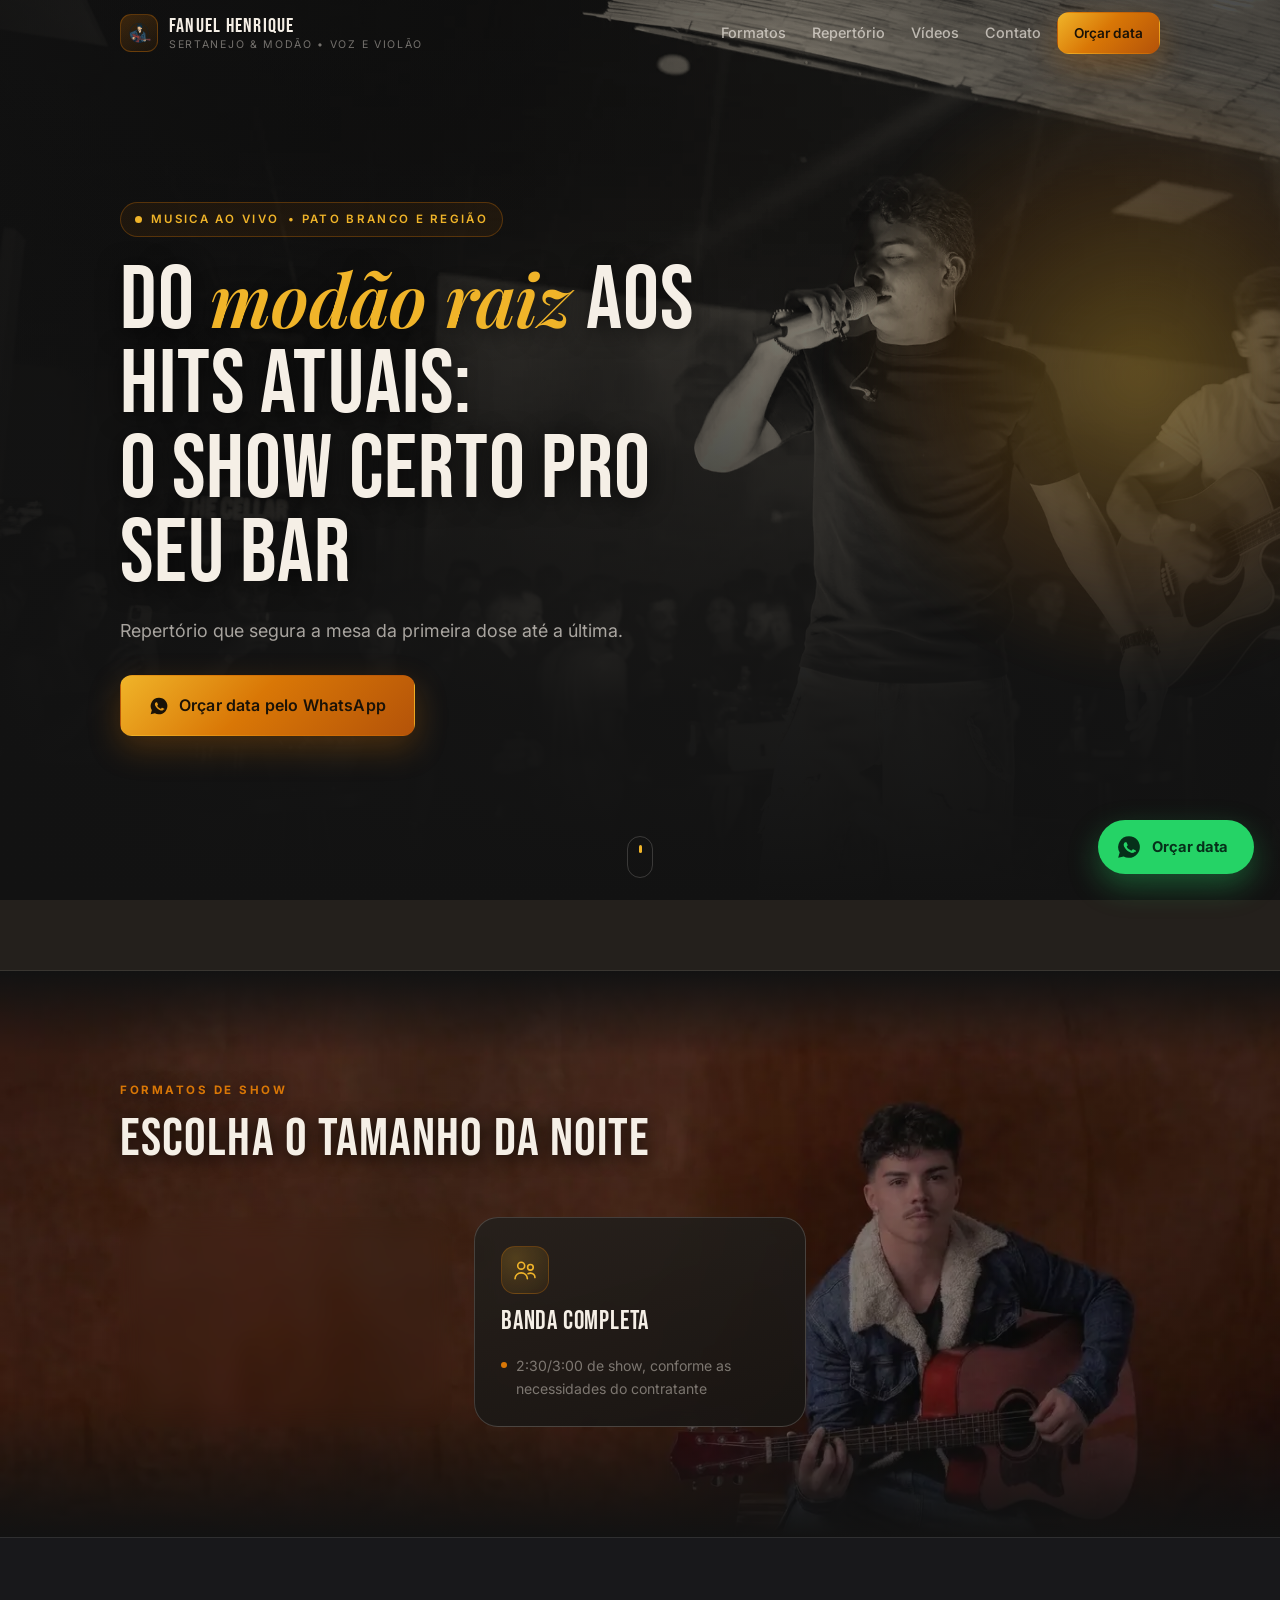
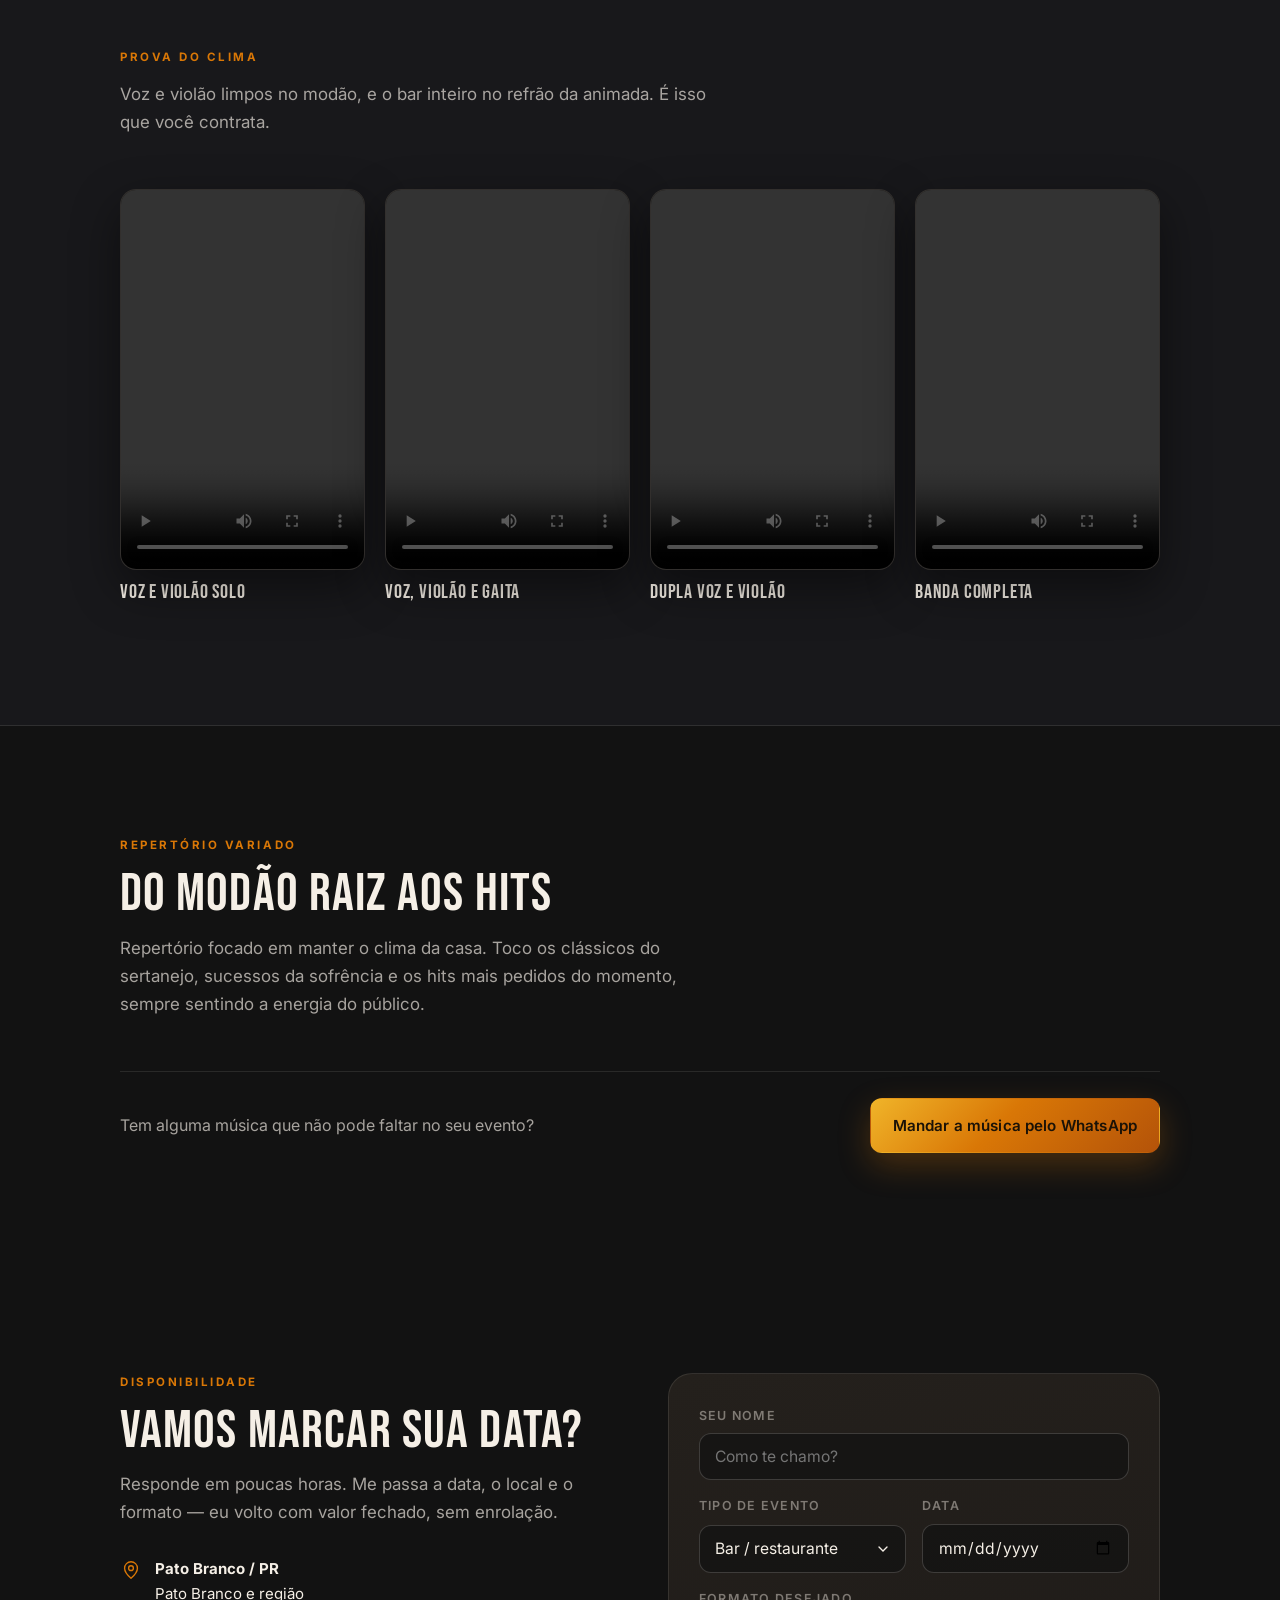
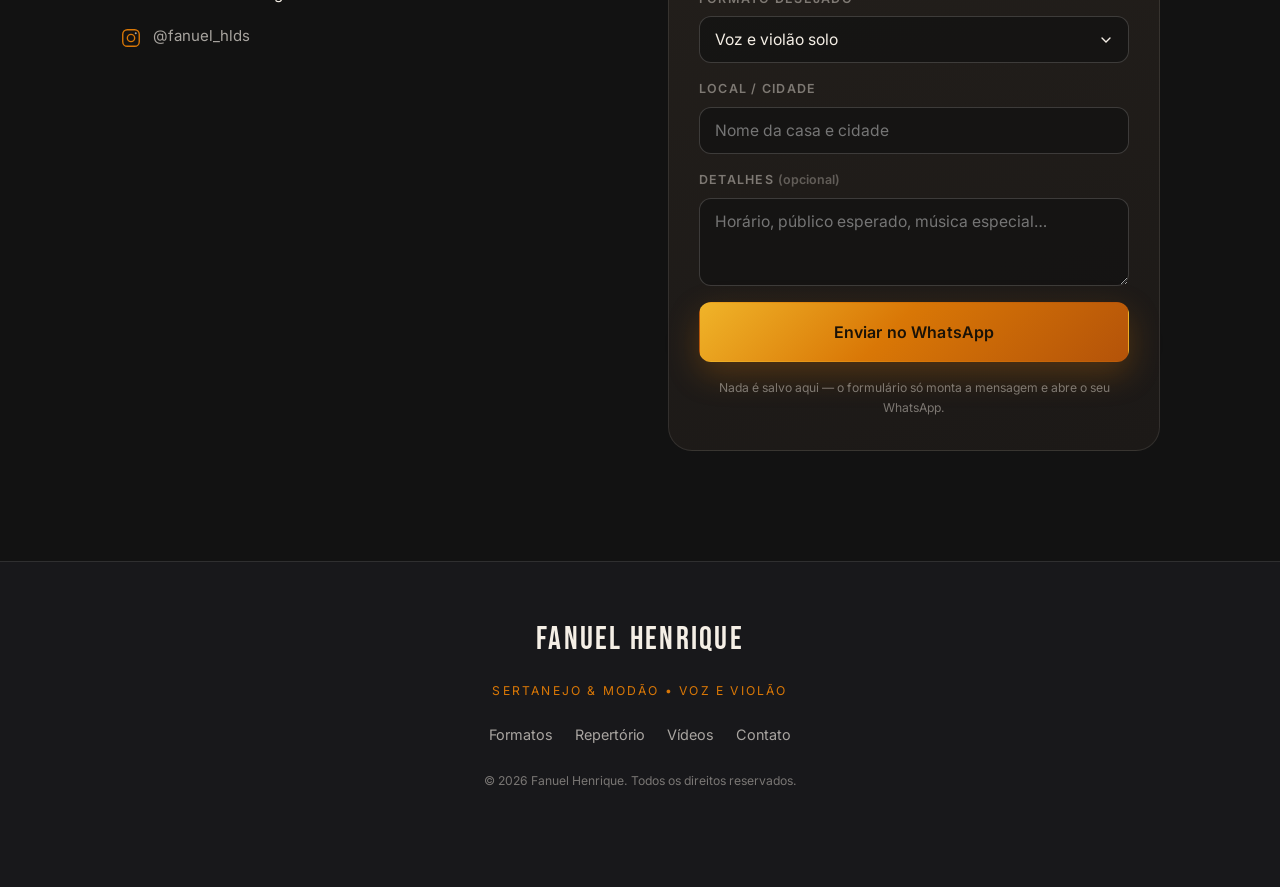
==== commit 3ba537db: "Update layout: feedbacks strip, formats text, favicon and fixes" ====
--- a/index.html
+++ b/index.html
@@ -1,377 +1,295 @@
 <!DOCTYPE html>
 <html lang="pt-BR">
+
 <head>
-<meta charset="utf-8">
-<meta name="viewport" content="width=device-width, initial-scale=1, viewport-fit=cover">
-<title>Fanuel Henrique • Sertanejo & Modão | Voz e Violão para bares e eventos</title>
-<meta name="description" content="Do modão raiz aos hits atuais: voz e violão para bares, restaurantes e eventos privados. Veja o repertório, os vídeos e consulte sua data pelo WhatsApp.">
-<meta name="theme-color" content="#121212">
-<link rel="icon" href="assets/img/favicon.svg" type="image/svg+xml">
-
-<meta property="og:type" content="website">
-<meta property="og:title" content="Fanuel Henrique • Sertanejo & Modão">
-<meta property="og:description" content="Do modão raiz aos hits atuais. Voz e violão para bar, restaurante e evento privado.">
-<meta property="og:image" content="assets/img/og.jpg">
-<meta property="og:locale" content="pt_BR">
-
-<link rel="preconnect" href="https://fonts.googleapis.com">
-<link rel="preconnect" href="https://fonts.gstatic.com" crossorigin>
-<link href="https://fonts.googleapis.com/css2?family=Bebas+Neue&family=Playfair+Display:ital,wght@0,600;0,800;1,600&family=Inter:wght@400;500;600;700&display=swap" rel="stylesheet">
-<link rel="stylesheet" href="assets/css/styles.css">
+  <meta charset="utf-8">
+  <meta name="viewport" content="width=device-width, initial-scale=1, viewport-fit=cover">
+  <title>Fanuel Henrique • Sertanejo & Modão | Voz e Violão para bares e eventos</title>
+  <meta name="description"
+    content="Do modão raiz aos hits atuais: voz e violão para bares, restaurantes e eventos privados. Veja o repertório, os vídeos e consulte sua data pelo WhatsApp.">
+  <meta name="theme-color" content="#121212">
+  <link rel="icon" href="assets/img/favicon.png" type="image/png">
+
+  <meta property="og:type" content="website">
+  <meta property="og:title" content="Fanuel Henrique • Sertanejo & Modão">
+  <meta property="og:description"
+    content="Do modão raiz aos hits atuais. Voz e violão para bar, restaurante e evento privado.">
+  <!-- Depois do primeiro deploy, troque por URL absoluta (ex.: https://fanuel.vercel.app/assets/img/og.jpg):
+     alguns leitores de link só aceitam caminho completo. -->
+  <meta property="og:image" content="assets/img/og.jpg">
+  <meta property="og:image:width" content="1200">
+  <meta property="og:image:height" content="630">
+  <meta name="twitter:card" content="summary_large_image">
+  <meta property="og:locale" content="pt_BR">
+
+  <link rel="preconnect" href="https://fonts.googleapis.com">
+  <link rel="preconnect" href="https://fonts.gstatic.com" crossorigin>
+  <link
+    href="https://fonts.googleapis.com/css2?family=Bebas+Neue&family=Playfair+Display:ital,wght@0,600;0,800;1,600&family=Inter:wght@400;500;600;700&display=swap"
+    rel="stylesheet">
+  <link rel="stylesheet" href="assets/css/styles.css">
 </head>
+
 <body>
 
-<a class="skip-link" href="#repertorio">Ir para o repertório</a>
-
-<!-- ============ NAV ============ -->
-<header class="nav" id="nav">
-  <div class="wrap nav__inner">
-    <a class="brand" href="#topo">
-      <span class="brand__mark" aria-hidden="true">
-        <svg viewBox="0 0 24 24" fill="none" stroke="currentColor" stroke-width="1.6" stroke-linecap="round">
-          <path d="M14.5 3.2 17 5.7M15.8 6.9 9.4 13.3M12.4 4.2 6 10.6"/>
-          <circle cx="8" cy="16" r="5.2"/><circle cx="8" cy="16" r="1.6"/>
-        </svg>
-      </span>
-      <span class="brand__text">
-        <strong data-bind="nome">Fanuel Henrique</strong>
-        <small data-bind="tagline">Sertanejo &amp; Modão</small>
-      </span>
-    </a>
-
-    <nav class="nav__links" id="nav-menu" aria-label="Seções">
-      <a href="#formatos">Formatos</a>
-      <a href="#repertorio">Repertório</a>
-      <a href="#videos">Vídeos</a>
-      <a href="#boteco">No bar</a>
-      <a href="#contato">Contato</a>
-      <a class="btn btn--sm btn--amber nav__cta-mobile" data-wa="orcamento">Orçar data</a>
-    </nav>
-
-    <a class="btn btn--sm btn--amber nav__cta" data-wa="orcamento">Orçar data</a>
-
-    <button class="nav__toggle" id="nav-toggle" type="button"
-            aria-expanded="false" aria-controls="nav-menu" aria-label="Abrir menu">
-      <span></span><span></span><span></span>
-    </button>
-  </div>
-</header>
-
-<!-- ============ HERO ============ -->
-<main id="topo">
-<section class="hero">
-  <div class="hero__bg" aria-hidden="true">
-    <picture>
-      <source id="hero-webp" type="image/webp"
-              srcset="assets/img/hero-1000.webp 1000w, assets/img/hero-1800.webp 1800w" sizes="100vw">
-      <img id="hero-img" src="assets/img/hero-1800.jpg"
-           srcset="assets/img/hero-1000.jpg 1000w, assets/img/hero-1800.jpg 1800w" sizes="100vw"
-           alt="" fetchpriority="high">
-    </picture>
-  </div>
-  <div class="hero__glow" aria-hidden="true"></div>
-
-  <div class="wrap hero__inner">
-    <p class="eyebrow">
-      <span class="dot"></span>
-      Voz &amp; violão <span class="so-md">• <span data-bind="regiao">Região metropolitana</span></span>
-    </p>
-
-    <h1 class="hero__title">
-      Do <em>modão raiz</em> aos hits atuais:<br>
-      o show certo pro seu bar
-    </h1>
-
-    <p class="hero__lead">
-      Repertório que segura a mesa da primeira dose até a última.
-      Equipamento próprio, som na medida da casa e aquele refrão
-      que todo mundo canta junto.
-    </p>
-
-    <div class="hero__cta">
-      <a class="btn btn--amber btn--lg" data-wa="orcamento">
-        <svg class="ico" viewBox="0 0 24 24" aria-hidden="true"><path d="M12 2a10 10 0 0 0-8.6 15.1L2 22l5.1-1.3A10 10 0 1 0 12 2Zm5.4 14.2c-.2.6-1.2 1.2-1.7 1.2-.5.1-1 .1-1.6-.1-.4-.1-.9-.3-1.5-.6-2.6-1.1-4.3-3.8-4.4-4-.2-.2-1.1-1.4-1.1-2.7 0-1.3.7-1.9 1-2.2.2-.3.5-.3.7-.3h.5c.2 0 .4 0 .6.5l.8 1.9c.1.2.1.4 0 .6l-.3.5-.3.3c-.1.1-.3.3-.1.6.2.3.7 1.2 1.6 2 1.1.9 1.9 1.2 2.2 1.4.3.1.5.1.6-.1l.9-1c.2-.2.4-.2.6-.1l1.8.9c.3.1.5.2.6.3.1.2.1.7-.1 1.3Z"/></svg>
-        Orçar data pelo WhatsApp
+  <a class="skip-link" href="#repertorio">Ir para o repertório</a>
+
+  <!-- ============ NAV ============ -->
+  <header class="nav" id="nav">
+    <div class="wrap nav__inner">
+      <a class="brand" href="#topo">
+        <span class="brand__mark" aria-hidden="true">
+          <img src="assets/img/favicon.png" alt=""
+            style="width: 24px; height: 24px; object-fit: contain; border-radius: 4px;">
+        </span>
+        <span class="brand__text">
+          <strong data-bind="nome">Fanuel Henrique</strong>
+          <small data-bind="tagline">Sertanejo &amp; Modão</small>
+        </span>
       </a>
-      <a class="btn btn--ghost btn--lg" href="#repertorio">Ver o cardápio musical</a>
+
+      <nav class="nav__links" id="nav-menu" aria-label="Seções">
+        <a href="#formatos">Formatos</a>
+        <a href="#repertorio">Repertório</a>
+        <a href="#videos">Vídeos</a>
+        <a href="#contato">Contato</a>
+        <a class="btn btn--sm btn--amber nav__cta-mobile" data-wa="orcamento">Orçar data</a>
+      </nav>
+
+      <a class="btn btn--sm btn--amber nav__cta" data-wa="orcamento">Orçar data</a>
+
+      <button class="nav__toggle" id="nav-toggle" type="button" aria-expanded="false" aria-controls="nav-menu"
+        aria-label="Abrir menu">
+        <span></span><span></span><span></span>
+      </button>
     </div>
-
-    <ul class="hero__facts">
-      <li><strong>3</strong><span>formatos de show</span></li>
-      <li><strong>200+</strong><span>músicas no repertório</span></li>
-      <li><strong>Som</strong><span>e equipamento inclusos</span></li>
-    </ul>
-  </div>
-
-  <a class="hero__scroll" href="#formatos" aria-label="Rolar para os formatos de show">
-    <span></span>
+  </header>
+
+  <!-- ============ HERO ============ -->
+  <main id="topo">
+    <section class="hero">
+      <div class="hero__bg" aria-hidden="true">
+        <picture>
+          <source id="hero-webp" type="image/webp"
+            srcset="assets/img/hero-1000.webp 1000w, assets/img/hero-1800.webp 1800w" sizes="100vw">
+          <img id="hero-img" src="assets/img/hero-1800.jpg"
+            srcset="assets/img/hero-1000.jpg 1000w, assets/img/hero-1800.jpg 1800w" sizes="100vw" alt=""
+            fetchpriority="high">
+        </picture>
+      </div>
+      <div class="hero__glow" aria-hidden="true"></div>
+
+      <div class="wrap hero__inner">
+        <p class="eyebrow">
+          <span class="dot"></span>
+          Musica Ao Vivo <span class="so-md">• <span data-bind="regiao">Pato Branco e região</span></span>
+        </p>
+
+        <h1 class="hero__title">
+          Do <em>modão raiz</em> aos hits atuais:<br>
+          o show certo pro seu bar
+        </h1>
+
+        <p class="hero__lead">
+          Repertório que segura a mesa da primeira dose até a última.
+        </p>
+
+        <div class="hero__cta">
+          <a class="btn btn--amber btn--lg" data-wa="orcamento">
+            <svg class="ico" viewBox="0 0 24 24" aria-hidden="true">
+              <path
+                d="M12 2a10 10 0 0 0-8.6 15.1L2 22l5.1-1.3A10 10 0 1 0 12 2Zm5.4 14.2c-.2.6-1.2 1.2-1.7 1.2-.5.1-1 .1-1.6-.1-.4-.1-.9-.3-1.5-.6-2.6-1.1-4.3-3.8-4.4-4-.2-.2-1.1-1.4-1.1-2.7 0-1.3.7-1.9 1-2.2.2-.3.5-.3.7-.3h.5c.2 0 .4 0 .6.5l.8 1.9c.1.2.1.4 0 .6l-.3.5-.3.3c-.1.1-.3.3-.1.6.2.3.7 1.2 1.6 2 1.1.9 1.9 1.2 2.2 1.4.3.1.5.1.6-.1l.9-1c.2-.2.4-.2.6-.1l1.8.9c.3.1.5.2.6.3.1.2.1.7-.1 1.3Z" />
+            </svg>
+            Orçar data pelo WhatsApp
+          </a>
+        </div>
+      </div>
+
+      <a class="hero__scroll" href="#formatos" aria-label="Rolar para os formatos de show">
+        <span></span>
+      </a>
+    </section>
+
+    <!-- ============ DEPOIMENTOS ============ -->
+    <section class="strip-feedbacks" id="depoimentos">
+      <div class="quotes-marquee reveal">
+        <div class="quotes-track" id="quotes-grid"><!-- render: app.js --></div>
+      </div>
+    </section>
+
+    <!-- ============ FORMATOS ============ -->
+    <section class="section section--foto" id="formatos">
+      <div class="secao__bg" aria-hidden="true">
+        <picture>
+          <source id="formatos-webp" type="image/webp"
+            srcset="assets/img/formatos-700.webp 700w, assets/img/formatos-1376.webp 1376w" sizes="100vw">
+          <img id="formatos-img" src="assets/img/formatos-1376.jpg"
+            srcset="assets/img/formatos-700.jpg 700w, assets/img/formatos-1376.jpg 1376w" sizes="100vw" alt=""
+            loading="lazy">
+        </picture>
+      </div>
+
+      <div class="wrap">
+        <header class="section__head">
+          <p class="kicker">Formatos de show</p>
+          <h2>Escolha o tamanho da noite</h2>
+        </header>
+
+        <div class="cards" id="formatos-grid"><!-- render: app.js --></div>
+      </div>
+    </section>
+
+    <!-- ============ VÍDEOS ============ -->
+    <section class="section section--alt" id="videos">
+      <div class="wrap">
+        <header class="section__head">
+          <p class="kicker">Prova do clima</p>
+          <p class="section__sub">
+            Voz e violão limpos no modão, e o bar inteiro no refrão da animada.
+            É isso que você contrata.
+          </p>
+        </header>
+
+        <div class="videos" id="videos-grid"><!-- render: app.js --></div>
+        <p class="videos__dica">Arraste para o lado para ver os outros →</p>
+      </div>
+    </section>
+
+    <!-- ============ REPERTÓRIO ============ -->
+    <section class="section" id="repertorio">
+      <div class="wrap">
+        <header class="section__head">
+          <p class="kicker">Repertório variado</p>
+          <h2>Do modão raiz aos hits</h2>
+          <p class="section__sub">
+            Repertório focado em manter o clima da casa. Toco os clássicos do sertanejo, sucessos da sofrência e os hits
+            mais pedidos do momento, sempre sentindo a energia do público.
+          </p>
+        </header>
+
+        <div class="repertorio__cta">
+          <p>Tem alguma música que não pode faltar no seu evento?</p>
+          <a class="btn btn--amber" data-wa="orcamento">Mandar a música pelo WhatsApp</a>
+        </div>
+      </div>
+    </section>
+
+    <!-- ============ CONTATO ============ -->
+    <section class="section" id="contato">
+      <div class="wrap contato">
+        <div class="contato__texto">
+          <p class="kicker">Disponibilidade</p>
+          <h2>Vamos marcar sua data?</h2>
+          <p class="section__sub">
+            Responde em poucas horas. Me passa a data, o local e o formato —
+            eu volto com valor fechado, sem enrolação.
+          </p>
+
+          <ul class="contato__lista">
+            <li>
+              <svg viewBox="0 0 24 24" aria-hidden="true">
+                <path d="M12 21s7-6.1 7-11a7 7 0 1 0-14 0c0 4.9 7 11 7 11Z" />
+                <circle cx="12" cy="10" r="2.6" />
+              </svg>
+              <span><strong data-bind="cidade-uf">Sua Cidade</strong><br><span data-bind="regiao">Região</span></span>
+            </li>
+            <li class="contato__social">
+              <a data-bind-href="instagram" href="#" target="_blank" rel="noopener">
+                <svg viewBox="0 0 24 24" aria-hidden="true">
+                  <rect x="3" y="3" width="18" height="18" rx="5" />
+                  <circle cx="12" cy="12" r="4" />
+                  <circle cx="17.2" cy="6.8" r="1.1" fill="currentColor" stroke="none" />
+                </svg>
+                <span data-bind="instagram">@instagram</span>
+              </a>
+            </li>
+          </ul>
+        </div>
+
+        <form class="form" id="form-orcamento" novalidate>
+          <div class="field">
+            <label for="f-nome">Seu nome</label>
+            <input id="f-nome" name="nome" type="text" required placeholder="Como te chamo?">
+          </div>
+
+          <div class="field-row">
+            <div class="field">
+              <label for="f-tipo">Tipo de evento</label>
+              <select id="f-tipo" name="tipo">
+                <option>Bar / restaurante</option>
+                <option>Aniversário</option>
+                <option>Casamento / noivado</option>
+                <option>Confraternização de empresa</option>
+                <option>Outro</option>
+              </select>
+            </div>
+            <div class="field">
+              <label for="f-data">Data</label>
+              <input id="f-data" name="data" type="date">
+            </div>
+          </div>
+
+          <div class="field">
+            <label for="f-formato">Formato desejado</label>
+            <select id="f-formato" name="formato">
+              <option>Voz e violão solo</option>
+              <option>Voz, violão e gaita</option>
+              <option>Dupla voz e violão</option>
+              <option>Banda completa</option>
+              <option>Ainda não sei — me ajuda a escolher</option>
+            </select>
+          </div>
+
+          <div class="field">
+            <label for="f-local">Local / cidade</label>
+            <input id="f-local" name="local" type="text" placeholder="Nome da casa e cidade">
+          </div>
+
+          <div class="field">
+            <label for="f-msg">Detalhes <span class="opt">(opcional)</span></label>
+            <textarea id="f-msg" name="msg" rows="3"
+              placeholder="Horário, público esperado, música especial…"></textarea>
+          </div>
+
+          <button class="btn btn--amber btn--lg btn--block" type="submit">
+            Enviar no WhatsApp
+          </button>
+          <p class="form__nota">Nada é salvo aqui — o formulário só monta a mensagem e abre o seu WhatsApp.</p>
+        </form>
+      </div>
+    </section>
+  </main>
+
+  <!-- ============ FOOTER ============ -->
+  <footer class="footer">
+    <div class="wrap footer__inner">
+      <p class="footer__brand" data-bind="nome">Fanuel Henrique</p>
+      <p class="footer__tag" data-bind="tagline">Sertanejo &amp; Modão • Voz e Violão</p>
+      <nav class="footer__links" aria-label="Rodapé">
+        <a href="#formatos">Formatos</a>
+        <a href="#repertorio">Repertório</a>
+        <a href="#videos">Vídeos</a>
+        <a href="#contato">Contato</a>
+      </nav>
+      <p class="footer__copy">&copy; <span id="ano">2026</span> <span data-bind="nome">Fanuel Henrique</span>. Todos os
+        direitos reservados.</p>
+    </div>
+  </footer>
+
+  <!-- ============ WHATSAPP FLUTUANTE ============ -->
+  <a class="wa-float" data-wa="orcamento" aria-label="Falar no WhatsApp">
+    <svg viewBox="0 0 24 24" aria-hidden="true">
+      <path
+        d="M12 2a10 10 0 0 0-8.6 15.1L2 22l5.1-1.3A10 10 0 1 0 12 2Zm5.4 14.2c-.2.6-1.2 1.2-1.7 1.2-.5.1-1 .1-1.6-.1-.4-.1-.9-.3-1.5-.6-2.6-1.1-4.3-3.8-4.4-4-.2-.2-1.1-1.4-1.1-2.7 0-1.3.7-1.9 1-2.2.2-.3.5-.3.7-.3h.5c.2 0 .4 0 .6.5l.8 1.9c.1.2.1.4 0 .6l-.3.5-.3.3c-.1.1-.3.3-.1.6.2.3.7 1.2 1.6 2 1.1.9 1.9 1.2 2.2 1.4.3.1.5.1.6-.1l.9-1c.2-.2.4-.2.6-.1l1.8.9c.3.1.5.2.6.3.1.2.1.7-.1 1.3Z" />
+    </svg>
+    <span class="wa-float__label">Orçar data</span>
   </a>
-</section>
-
-<!-- ============ FAIXA ============ -->
-<div class="strip" aria-hidden="true">
-  <div class="strip__track">
-    <span>Happy hour</span><i>•</i><span>Barzinho</span><i>•</i><span>Restaurante</span><i>•</i>
-    <span>Churrasco</span><i>•</i><span>Aniversário</span><i>•</i><span>Noivado</span><i>•</i>
-    <span>Confraternização</span><i>•</i><span>Sunset</span><i>•</i>
-    <span>Happy hour</span><i>•</i><span>Barzinho</span><i>•</i><span>Restaurante</span><i>•</i>
-    <span>Churrasco</span><i>•</i><span>Aniversário</span><i>•</i><span>Noivado</span><i>•</i>
-    <span>Confraternização</span><i>•</i><span>Sunset</span><i>•</i>
-  </div>
-</div>
-
-<!-- ============ FORMATOS ============ -->
-<section class="section section--foto" id="formatos">
-  <div class="secao__bg" aria-hidden="true">
-    <picture>
-      <source id="formatos-webp" type="image/webp"
-              srcset="assets/img/formatos-700.webp 700w, assets/img/formatos-1376.webp 1376w"
-              sizes="100vw">
-      <img id="formatos-img" src="assets/img/formatos-1376.jpg"
-           srcset="assets/img/formatos-700.jpg 700w, assets/img/formatos-1376.jpg 1376w"
-           sizes="100vw" alt="" loading="lazy">
-    </picture>
-  </div>
-
-  <div class="wrap">
-    <header class="section__head">
-      <p class="kicker">Formatos de show</p>
-      <h2>Escolhe o tamanho da noite</h2>
-      <p class="section__sub">
-        Cada casa pede uma pegada. Me diga o tipo de público e o horário
-        que eu monto o set — do acústico intimista ao duo que faz o salão levantar.
-      </p>
-    </header>
-
-    <div class="cards" id="formatos-grid"><!-- render: app.js --></div>
-  </div>
-</section>
-
-<!-- ============ REPERTÓRIO ============ -->
-<section class="section section--alt" id="repertorio">
-  <div class="wrap">
-    <header class="section__head">
-      <p class="kicker">Cardápio musical</p>
-      <h2>O que sai da cozinha</h2>
-      <p class="section__sub">
-        Uma amostra do repertório, dividida por pegada. Procura a preferida da casa —
-        se não estiver na lista, é só pedir que eu aprendo pro seu show.
-      </p>
-    </header>
-
-    <div class="search">
-      <svg class="search__ico" viewBox="0 0 24 24" aria-hidden="true">
-        <circle cx="11" cy="11" r="7"/><path d="m20 20-3.2-3.2"/>
-      </svg>
-      <input id="busca" type="search" autocomplete="off"
-             placeholder="Digite sua música favorita…"
-             aria-label="Buscar música ou artista no repertório">
-      <button type="button" class="search__clear" id="busca-clear" aria-label="Limpar busca" hidden>&times;</button>
-    </div>
-    <p class="search__status" id="busca-status" role="status" aria-live="polite"></p>
-
-    <div class="tabs" role="tablist" aria-label="Blocos do repertório" id="tabs"><!-- render: app.js --></div>
-    <div id="painel-repertorio"><!-- render: app.js --></div>
-
-    <div class="repertorio__cta">
-      <p>Tem uma música que não pode faltar na sua noite?</p>
-      <a class="btn btn--amber" data-wa="orcamento">Mandar a música pelo WhatsApp</a>
-    </div>
-  </div>
-</section>
-
-<!-- ============ VÍDEOS ============ -->
-<section class="section" id="videos">
-  <div class="wrap">
-    <header class="section__head">
-      <p class="kicker">Prova do clima</p>
-      <h2>Como fica a casa</h2>
-      <p class="section__sub">
-        Voz e violão limpos no modão, e o bar inteiro no refrão da animada.
-        É isso que você contrata.
-      </p>
-    </header>
-
-    <div class="videos" id="videos-grid"><!-- render: app.js --></div>
-    <p class="videos__dica">Arraste para o lado para ver os outros →</p>
-  </div>
-</section>
-
-<!-- ============ DEPOIMENTOS ============ -->
-<section class="section section--alt" id="depoimentos">
-  <div class="wrap">
-    <header class="section__head">
-      <p class="kicker">Quem já contratou</p>
-      <h2>Recado das casas</h2>
-    </header>
-    <div class="quotes" id="quotes-grid"><!-- render: app.js --></div>
-  </div>
-</section>
-
-<!-- ============ BOTECO DIGITAL ============ -->
-<section class="section section--sunset" id="boteco">
-  <div class="wrap">
-    <header class="section__head">
-      <p class="kicker">Boteco digital</p>
-      <h2>Tá no bar agora?</h2>
-      <p class="section__sub">
-        Pede a sua no celular mesmo, sem precisar furar a fila do palco.
-      </p>
-    </header>
-
-    <div class="boteco">
-      <article class="boteco__card">
-        <h3>Pedir música na mesa</h3>
-        <p>Escreve o nome da música e eu recebo direto no WhatsApp. Se der no set, ela entra.</p>
-        <form class="pedido" id="form-pedido">
-          <label class="sr-only" for="pedido-musica">Nome da música</label>
-          <input id="pedido-musica" name="musica" type="text" required
-                 placeholder="Ex.: Evidências" autocomplete="off">
-          <button class="btn btn--amber" type="submit">Pedir</button>
-        </form>
-        <p class="boteco__hint">Abre o WhatsApp com a mensagem já escrita.</p>
-      </article>
-
-      <article class="boteco__card boteco__card--pix">
-        <h3>Caixinha virtual</h3>
-        <p>Gostou da noite? A caixinha ajuda a manter o violão encordoado.</p>
-
-        <div class="pix">
-          <div class="pix__qr" id="pix-qr">
-            <img id="pix-qr-img" src="assets/img/qr-pix.png" alt="QR Code do Pix para a caixinha" loading="lazy">
-            <div class="pix__qr-fallback" id="pix-qr-fallback" hidden>
-              <span>QR do Pix</span>
-              <small>cole o copia e cola em <code>config.js</code></small>
-            </div>
-          </div>
-          <div class="pix__info">
-            <p class="pix__label">Chave Pix</p>
-            <p class="pix__key" id="pix-chave">—</p>
-            <div class="pix__acoes" id="pix-acoes">
-              <button class="btn btn--outline btn--sm" type="button" id="pix-copy" data-copy-target="pix-chave">
-                Copiar chave
-              </button>
-            </div>
-            <p class="pix__titular">Titular: <span data-bind="pix-titular">—</span></p>
-          </div>
-        </div>
-      </article>
-    </div>
-  </div>
-</section>
-
-<!-- ============ CONTATO ============ -->
-<section class="section" id="contato">
-  <div class="wrap contato">
-    <div class="contato__texto">
-      <p class="kicker">Disponibilidade</p>
-      <h2>Vamos marcar sua data?</h2>
-      <p class="section__sub">
-        Responde em poucas horas. Me passa a data, o local e o formato —
-        eu volto com valor fechado, sem enrolação.
-      </p>
-
-      <ul class="contato__lista">
-        <li>
-          <svg viewBox="0 0 24 24" aria-hidden="true"><path d="M12 21s7-6.1 7-11a7 7 0 1 0-14 0c0 4.9 7 11 7 11Z"/><circle cx="12" cy="10" r="2.6"/></svg>
-          <span><strong data-bind="cidade-uf">Sua Cidade</strong><br><span data-bind="regiao">Região</span></span>
-        </li>
-        <li>
-          <svg viewBox="0 0 24 24" aria-hidden="true"><rect x="3" y="5" width="18" height="14" rx="2"/><path d="m4 7 8 6 8-6"/></svg>
-          <span><a data-bind-href="email" href="#">e-mail</a></span>
-        </li>
-        <li class="contato__social">
-          <a data-bind-href="instagram" href="#" target="_blank" rel="noopener">
-            <svg viewBox="0 0 24 24" aria-hidden="true"><rect x="3" y="3" width="18" height="18" rx="5"/><circle cx="12" cy="12" r="4"/><circle cx="17.2" cy="6.8" r="1.1" fill="currentColor" stroke="none"/></svg>
-            <span data-bind="instagram">@instagram</span>
-          </a>
-        </li>
-        <li class="contato__social">
-          <a data-bind-href="youtube" href="#" target="_blank" rel="noopener">
-            <svg viewBox="0 0 24 24" aria-hidden="true"><rect x="2.5" y="5" width="19" height="14" rx="4"/><path d="m10.2 9.4 5 2.6-5 2.6z"/></svg>
-            <span data-bind="youtube">@youtube</span>
-          </a>
-        </li>
-      </ul>
-    </div>
-
-    <form class="form" id="form-orcamento" novalidate>
-      <div class="field">
-        <label for="f-nome">Seu nome</label>
-        <input id="f-nome" name="nome" type="text" required placeholder="Como te chamo?">
-      </div>
-
-      <div class="field-row">
-        <div class="field">
-          <label for="f-tipo">Tipo de evento</label>
-          <select id="f-tipo" name="tipo">
-            <option>Bar / restaurante</option>
-            <option>Aniversário</option>
-            <option>Casamento / noivado</option>
-            <option>Confraternização de empresa</option>
-            <option>Outro</option>
-          </select>
-        </div>
-        <div class="field">
-          <label for="f-data">Data</label>
-          <input id="f-data" name="data" type="date">
-        </div>
-      </div>
-
-      <div class="field">
-        <label for="f-formato">Formato desejado</label>
-        <select id="f-formato" name="formato">
-          <option>Voz &amp; Violão (solo)</option>
-          <option>Duo sertanejo</option>
-          <option>Ainda não sei — me ajuda a escolher</option>
-        </select>
-      </div>
-
-      <div class="field">
-        <label for="f-local">Local / cidade</label>
-        <input id="f-local" name="local" type="text" placeholder="Nome da casa e cidade">
-      </div>
-
-      <div class="field">
-        <label for="f-msg">Detalhes <span class="opt">(opcional)</span></label>
-        <textarea id="f-msg" name="msg" rows="3" placeholder="Horário, público esperado, música especial…"></textarea>
-      </div>
-
-      <button class="btn btn--amber btn--lg btn--block" type="submit">
-        Enviar no WhatsApp
-      </button>
-      <p class="form__nota">Nada é salvo aqui — o formulário só monta a mensagem e abre o seu WhatsApp.</p>
-    </form>
-  </div>
-</section>
-</main>
-
-<!-- ============ FOOTER ============ -->
-<footer class="footer">
-  <div class="wrap footer__inner">
-    <p class="footer__brand" data-bind="nome">Fanuel Henrique</p>
-    <p class="footer__tag" data-bind="tagline">Sertanejo &amp; Modão • Voz e Violão</p>
-    <nav class="footer__links" aria-label="Rodapé">
-      <a href="#formatos">Formatos</a>
-      <a href="#repertorio">Repertório</a>
-      <a href="#videos">Vídeos</a>
-      <a href="#boteco">Pedir música</a>
-      <a href="#contato">Contato</a>
-    </nav>
-    <p class="footer__copy">&copy; <span id="ano">2026</span> <span data-bind="nome">Fanuel Henrique</span>. Todos os direitos reservados.</p>
-  </div>
-</footer>
-
-<!-- ============ WHATSAPP FLUTUANTE ============ -->
-<a class="wa-float" data-wa="orcamento" aria-label="Falar no WhatsApp">
-  <svg viewBox="0 0 24 24" aria-hidden="true"><path d="M12 2a10 10 0 0 0-8.6 15.1L2 22l5.1-1.3A10 10 0 1 0 12 2Zm5.4 14.2c-.2.6-1.2 1.2-1.7 1.2-.5.1-1 .1-1.6-.1-.4-.1-.9-.3-1.5-.6-2.6-1.1-4.3-3.8-4.4-4-.2-.2-1.1-1.4-1.1-2.7 0-1.3.7-1.9 1-2.2.2-.3.5-.3.7-.3h.5c.2 0 .4 0 .6.5l.8 1.9c.1.2.1.4 0 .6l-.3.5-.3.3c-.1.1-.3.3-.1.6.2.3.7 1.2 1.6 2 1.1.9 1.9 1.2 2.2 1.4.3.1.5.1.6-.1l.9-1c.2-.2.4-.2.6-.1l1.8.9c.3.1.5.2.6.3.1.2.1.7-.1 1.3Z"/></svg>
-  <span class="wa-float__label">Orçar data</span>
-</a>
-
-<div class="toast" id="toast" role="status" aria-live="polite" hidden></div>
-
-<script src="assets/js/config.js"></script>
-<script src="assets/js/qr.js"></script>
-<script src="assets/js/app.js"></script>
+
+  <div class="toast" id="toast" role="status" aria-live="polite" hidden></div>
+
+  <script src="assets/js/config.js"></script>
+  <script src="assets/js/qr.js"></script>
+  <script src="assets/js/app.js"></script>
 </body>
-</html>
+
+</html>
--- a/assets/css/styles.css
+++ b/assets/css/styles.css
@@ -88,7 +88,7 @@
 .btn{
   --btn-bg:transparent; --btn-fg:var(--text); --btn-bd:var(--line-strong);
   display:inline-flex; align-items:center; justify-content:center; gap:10px;
-  padding:14px 22px; border-radius:999px;
+  padding:14px 22px; border-radius:12px;
   background:var(--btn-bg); color:var(--btn-fg); border:1px solid var(--btn-bd);
   font-weight:600; font-size:.95rem; letter-spacing:.01em;
   cursor:pointer; text-align:center;
@@ -375,6 +375,7 @@
 .secao__bg picture{ display:block; width:100%; height:100%; }
 .secao__bg img{
   width:100%; height:100%; object-fit:cover; object-position:26% 38%;
+  transform: scaleX(-1);
 }
 /* escurece o suficiente para os cards e o título lerem por cima,
    e dissolve nas bordas para emendar com as seções vizinhas */
@@ -545,7 +546,7 @@
 
 @media (min-width:760px){
   .videos{
-    display:grid; grid-template-columns:repeat(3,1fr); gap:20px;
+    display:grid; grid-template-columns:repeat(4,1fr); gap:20px;
     overflow:visible; margin-inline:0; padding:0;
   }
   .videos > *{ flex:initial; }
@@ -579,23 +580,46 @@
 .video p{ color:var(--text-dim); font-size:.88rem; }
 
 /* ============ DEPOIMENTOS ============ */
-.quotes{ display:grid; gap:18px; grid-template-columns:1fr; }
-@media (min-width:760px){ .quotes{ grid-template-columns:repeat(3,1fr); } }
+.strip-feedbacks {
+  padding: 10px 0;
+  background: var(--surface-2);
+  border-bottom: 1px solid var(--line);
+}
+.quotes-marquee {
+  overflow: hidden;
+  padding: 4px 0;
+  mask-image: linear-gradient(to right, transparent, black 5%, black 95%, transparent);
+  -webkit-mask-image: linear-gradient(to right, transparent, black 5%, black 95%, transparent);
+}
+.quotes-track {
+  display: flex;
+  width: max-content;
+  gap: 16px;
+  animation: marqueeQuotes 40s linear infinite;
+}
+.quotes-track:hover {
+  animation-play-state: paused;
+}
+@keyframes marqueeQuotes {
+  from { transform: translateX(0); }
+  to { transform: translateX(calc(-50% - 8px)); } /* 8px is half the gap */
+}
 
 .quote{
-  position:relative; padding:30px 26px 26px; border-radius:var(--radius-lg);
-  background:linear-gradient(165deg, var(--surface-2), var(--surface));
-  border:1px solid var(--line);
-}
-.quote::before{
-  content:"\201C";
-  position:absolute; top:2px; left:20px;
-  font-family:var(--font-serif); font-size:4.6rem; line-height:1;
-  color:rgba(217,119,6,.35);
-}
-.quote p{ position:relative; font-family:var(--font-serif); font-size:1.05rem; font-style:italic; }
-.quote footer{ margin-top:18px; font-size:.82rem; color:var(--text-dim); }
-.quote footer strong{ color:var(--amber-soft); font-style:normal; display:block; font-size:.9rem; }
+  padding: 8px 18px; border-radius: 99px;
+  background: linear-gradient(165deg, rgba(36,32,28,.4), rgba(24,21,19,.5));
+  backdrop-filter: blur(4px);
+  border: 1px solid rgba(255,255,255,0.05);
+  flex: none;
+  display: flex;
+  flex-direction: row-reverse;
+  align-items: center;
+  gap: 8px;
+}
+.quote::before{ content: none; }
+.quote p{ font-size: .9rem; color: var(--text-dim); white-space: nowrap; margin: 0; font-style: normal; }
+.quote footer{ font-size: .85rem; white-space: nowrap; margin: 0; }
+.quote footer strong{ color: var(--amber-soft); font-weight: 600; font-style: normal; display: inline; }
 
 /* ============ BOTECO DIGITAL ============ */
 .boteco{ display:grid; gap:18px; grid-template-columns:1fr; }
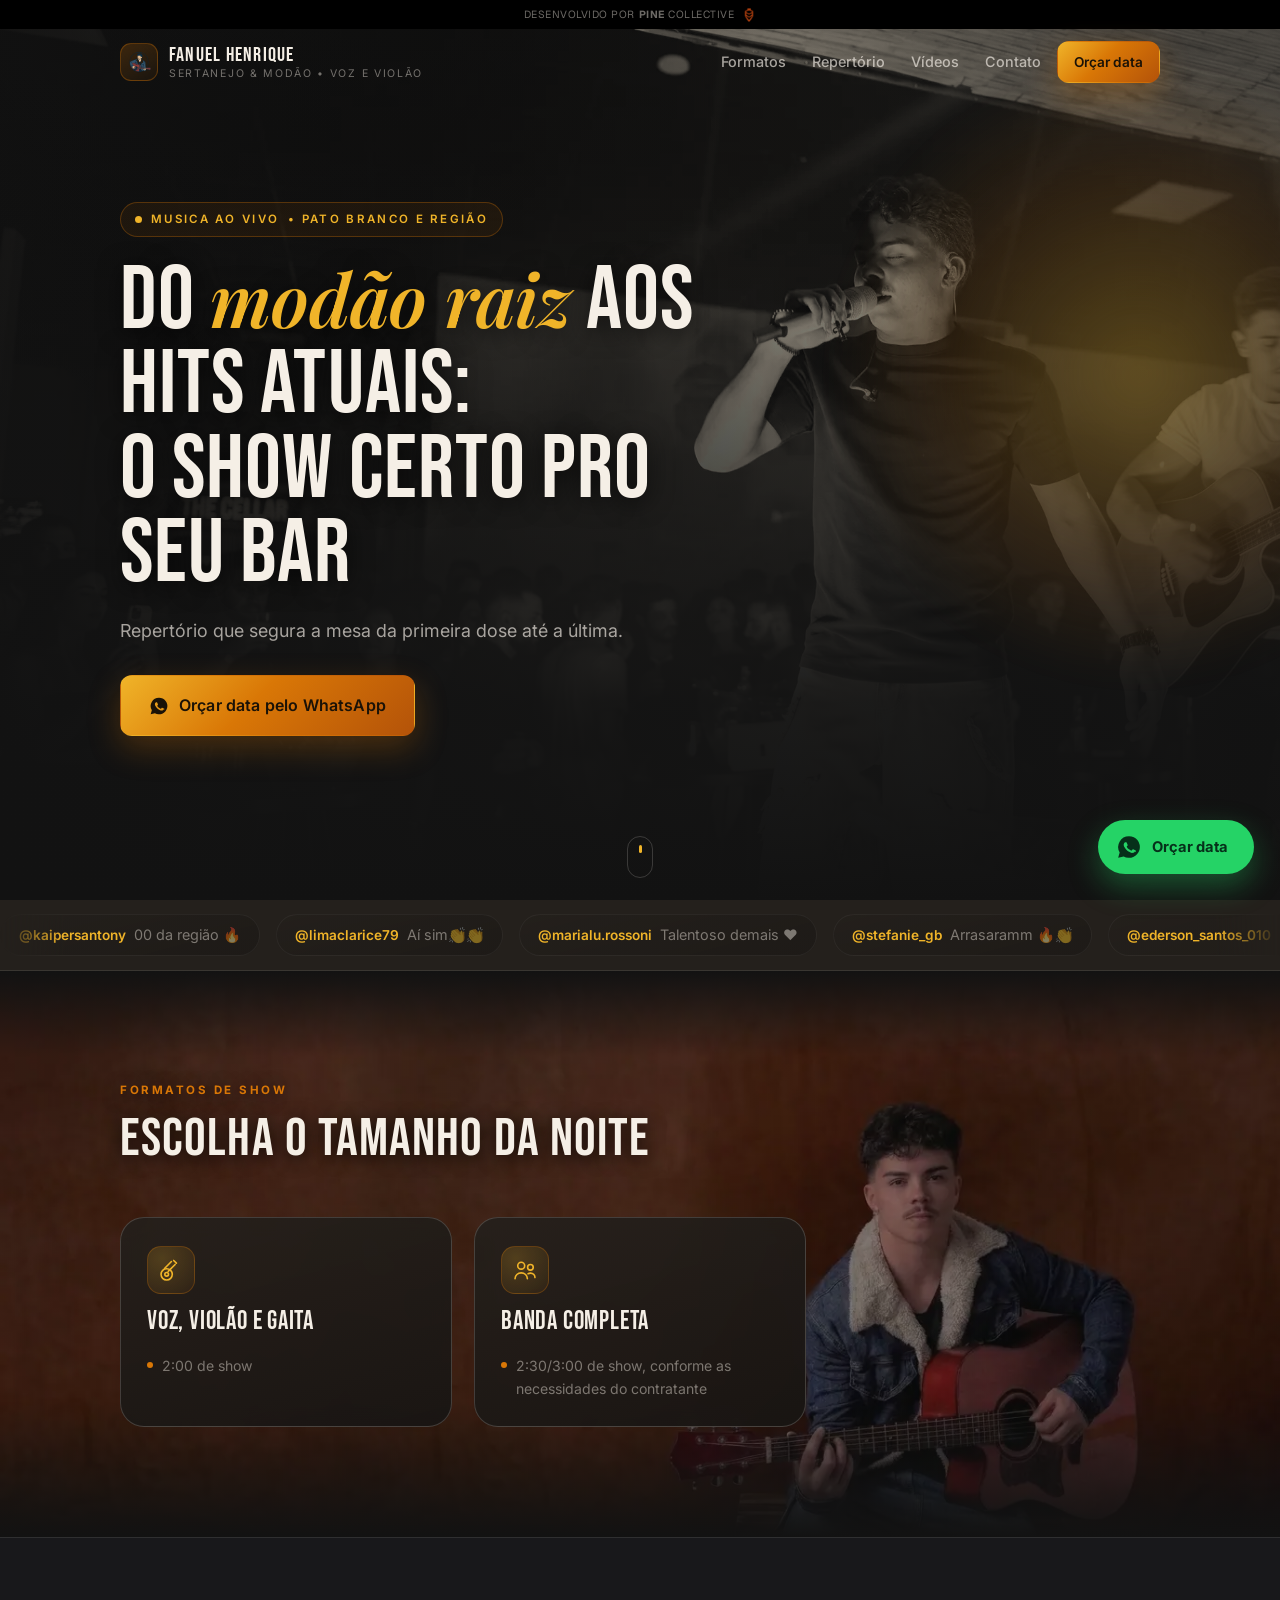
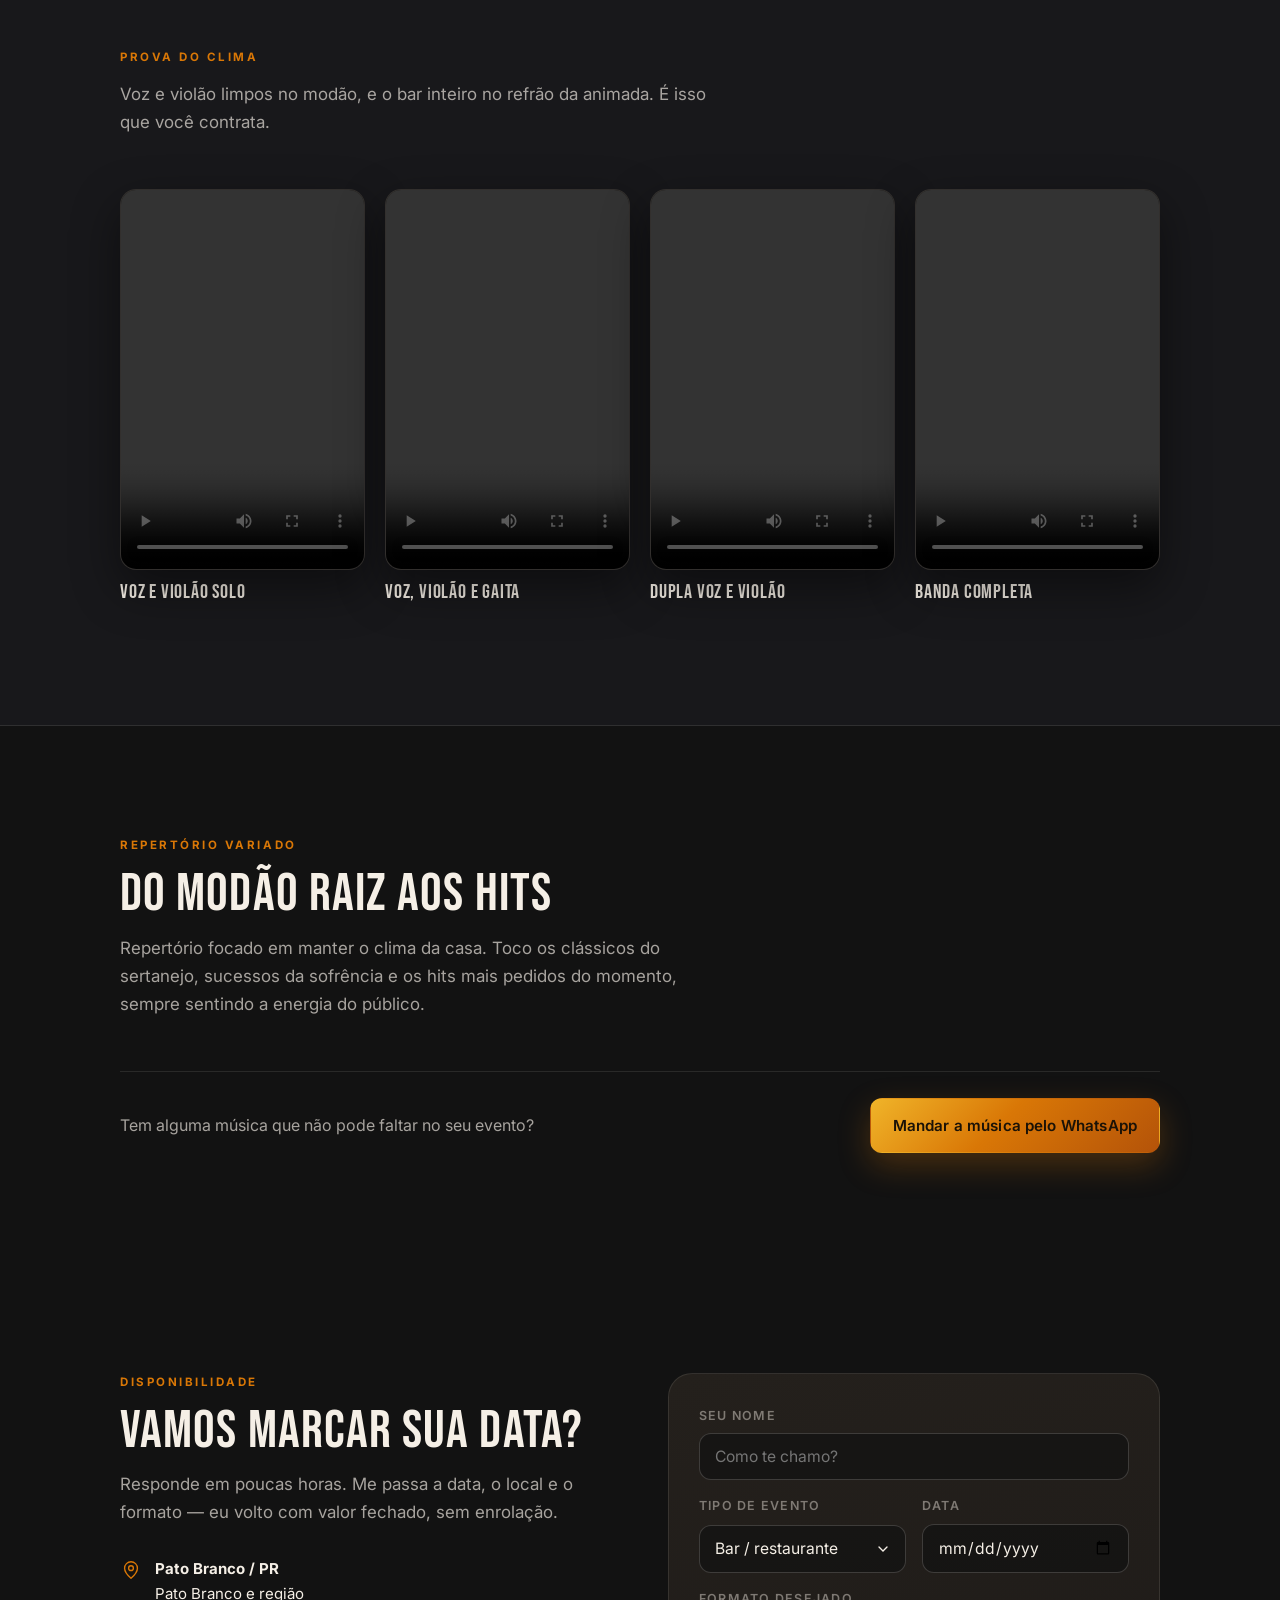
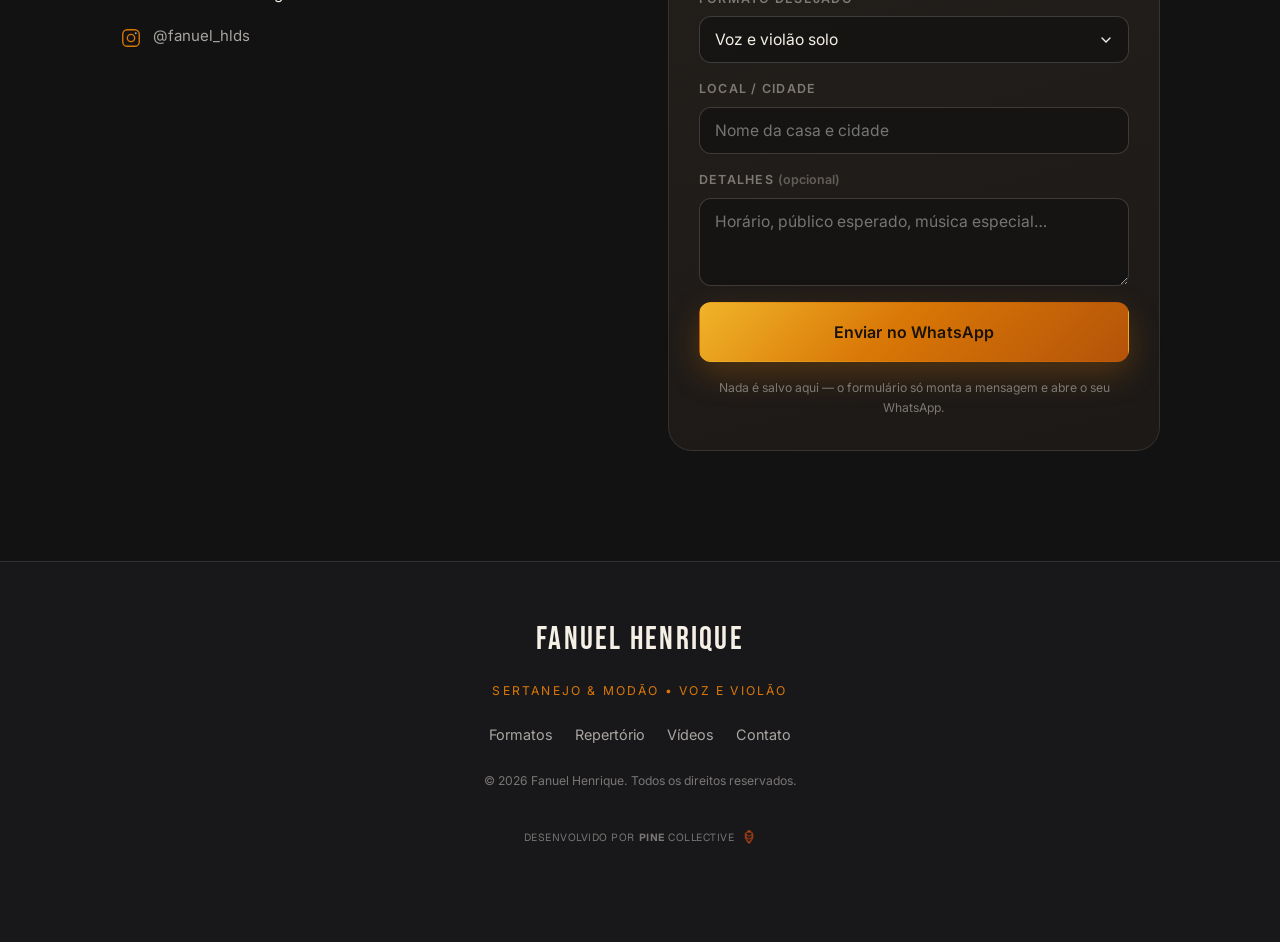
==== commit a5eb2119: "feat: implement responsive landing page layout with custom CSS and base JavaScript" ====
--- a/index.html
+++ b/index.html
@@ -25,7 +25,7 @@
   <link rel="preconnect" href="https://fonts.googleapis.com">
   <link rel="preconnect" href="https://fonts.gstatic.com" crossorigin>
   <link
-    href="https://fonts.googleapis.com/css2?family=Bebas+Neue&family=Playfair+Display:ital,wght@0,600;0,800;1,600&family=Inter:wght@400;500;600;700&display=swap"
+    href="https://fonts.googleapis.com/css2?family=Bebas+Neue&family=Geist:wght@400;600;700&family=Playfair+Display:ital,wght@0,600;0,800;1,600&family=Inter:wght@400;500;600;700&display=swap"
     rel="stylesheet">
   <link rel="stylesheet" href="assets/css/styles.css">
 </head>
@@ -36,6 +36,10 @@
 
   <!-- ============ NAV ============ -->
   <header class="nav" id="nav">
+    <div class="pine-badge">
+      <span>Desenvolvido por <strong>Pine</strong> Collective</span>
+      <img src="assets/img/logo-pine-sem-fundo.png" alt="Pine Collective Logo">
+    </div>
     <div class="wrap nav__inner">
       <a class="brand" href="#topo">
         <span class="brand__mark" aria-hidden="true">
@@ -273,6 +277,10 @@
       </nav>
       <p class="footer__copy">&copy; <span id="ano">2026</span> <span data-bind="nome">Fanuel Henrique</span>. Todos os
         direitos reservados.</p>
+      <div class="pine-badge pine-badge--footer">
+        <span>Desenvolvido por <strong>Pine</strong> Collective</span>
+        <img src="assets/img/logo-pine-sem-fundo.png" alt="Pine Collective Logo">
+      </div>
     </div>
   </footer>
 
--- a/assets/css/styles.css
+++ b/assets/css/styles.css
@@ -784,3 +784,28 @@
   margin-top:4px; font-size:.82rem; color:var(--text-dim); letter-spacing:.02em;
 }
 @media (min-width:760px){ .videos__dica{ display:none; } }
+
+/* ============ PINE COLLECTIVE ============ */
+.pine-badge {
+  display: flex;
+  align-items: center;
+  justify-content: center;
+  gap: 8px;
+  background: #000;
+  padding: 6px 14px;
+  font-size: 0.65rem;
+  color: var(--text-dim);
+  text-transform: uppercase;
+  letter-spacing: 0.05em;
+  font-family: "Geist", sans-serif;
+}
+.pine-badge img {
+  height: 14px;
+  width: auto;
+  opacity: 0.8;
+}
+.pine-badge--footer {
+  background: transparent;
+  padding: 0;
+  margin-top: 24px;
+}
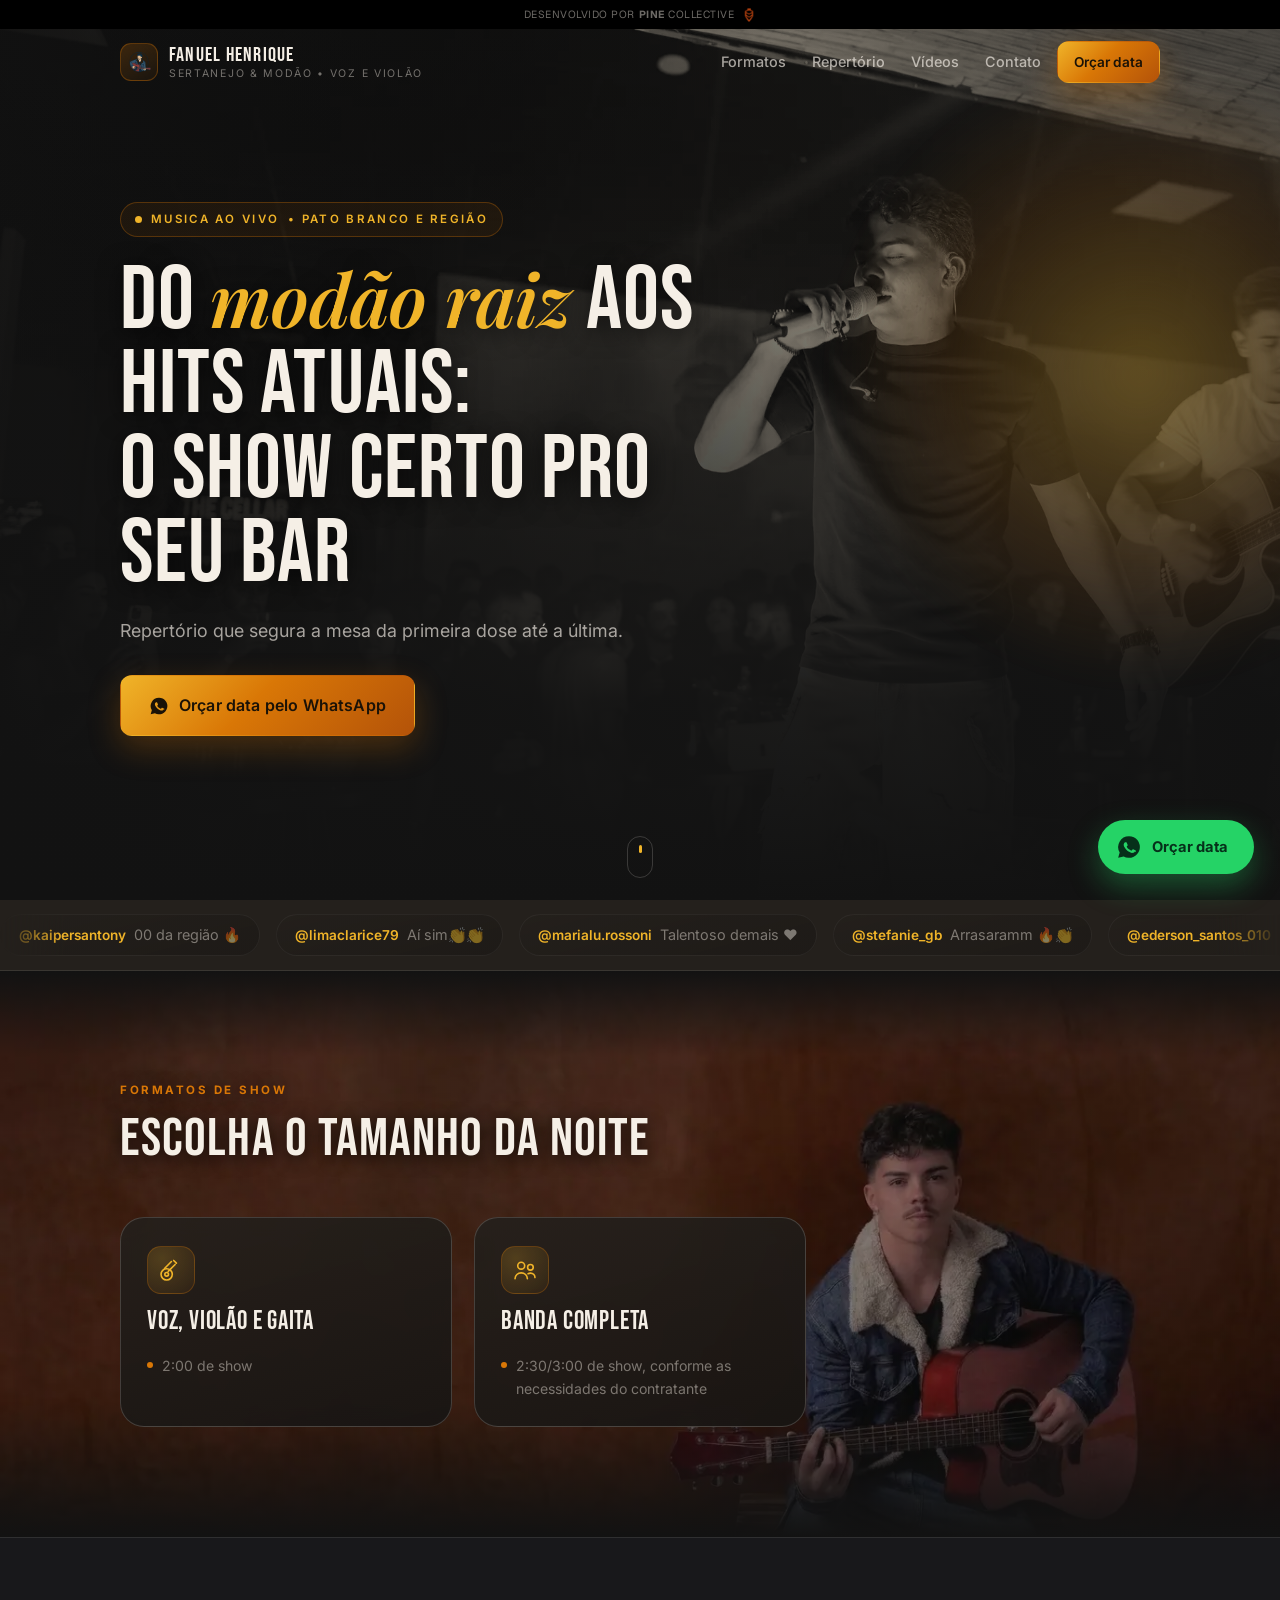
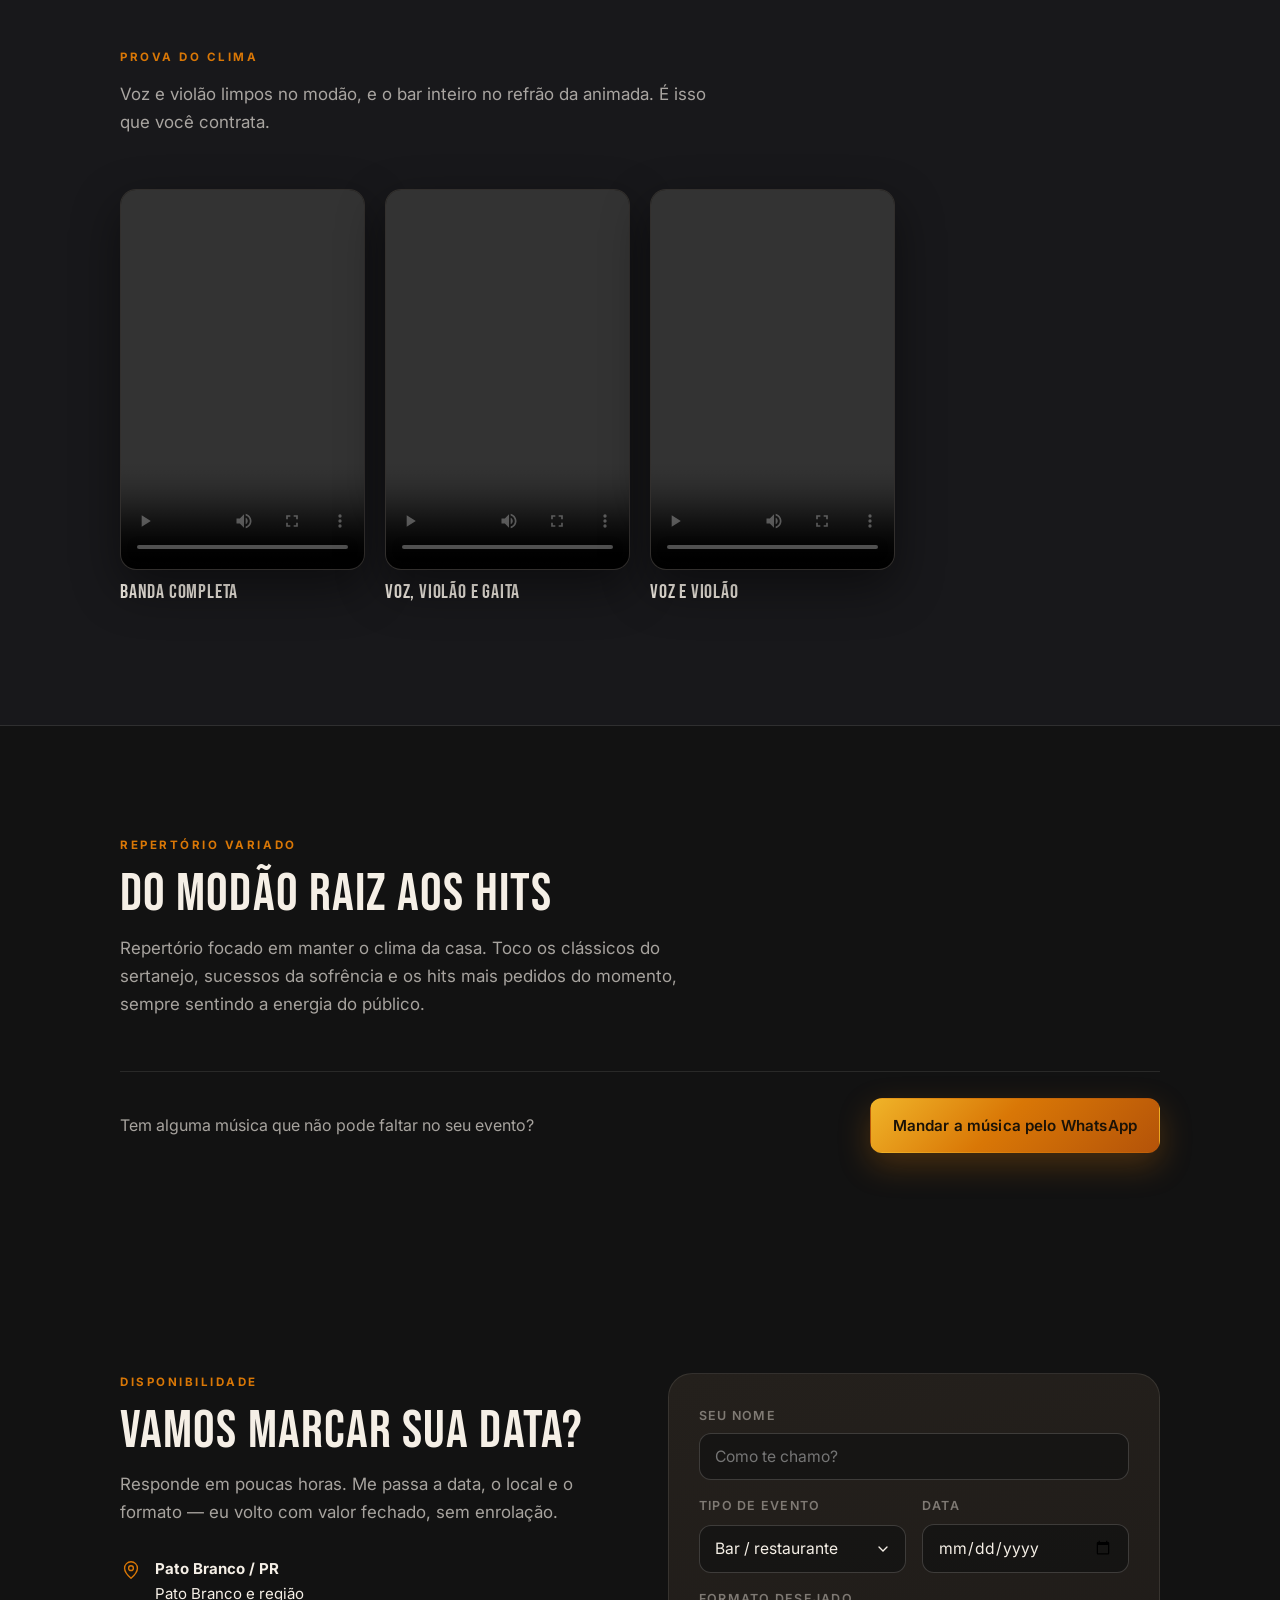
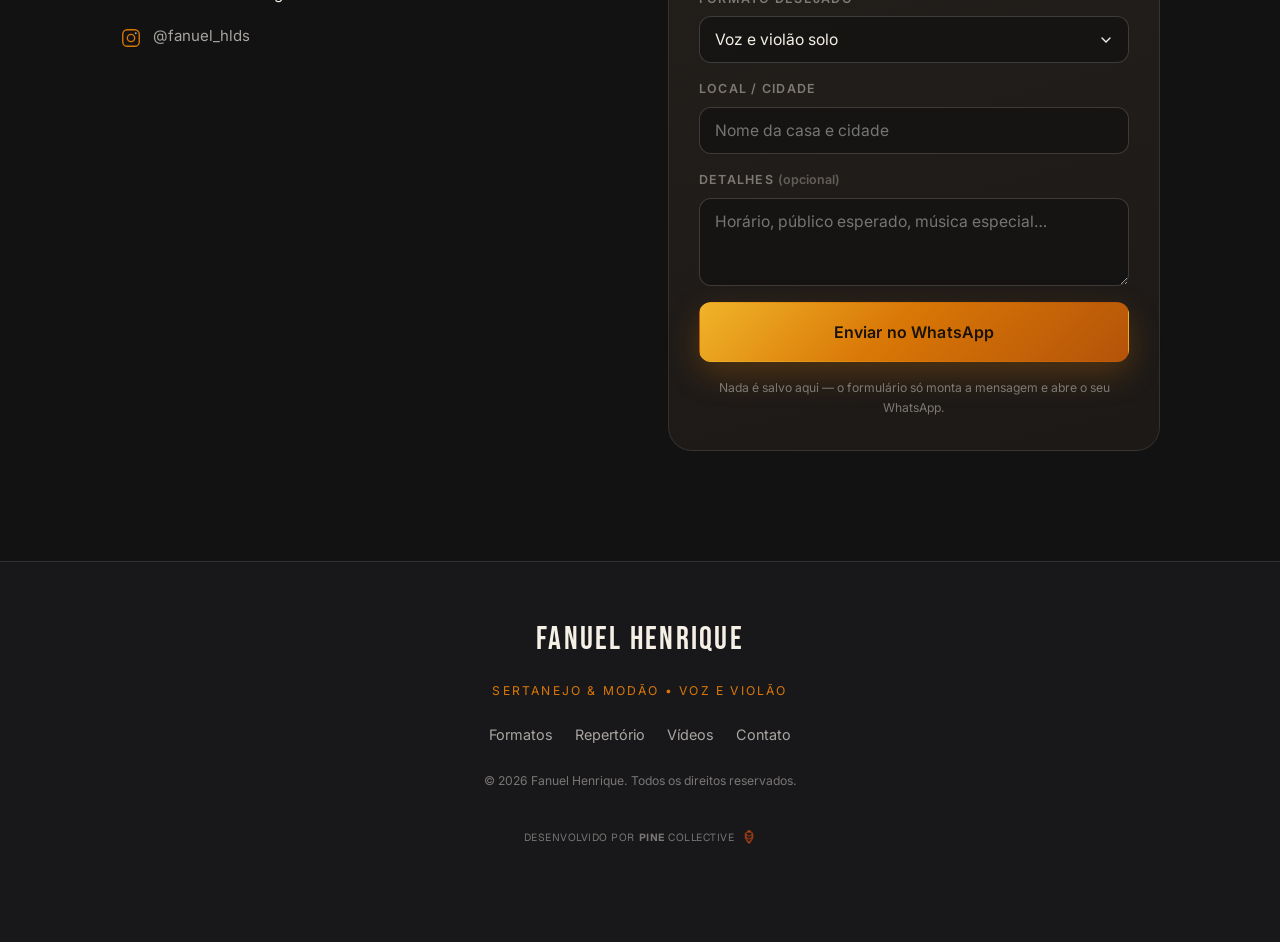
==== commit 522a5e55: "Cache bust config.js to force deploy update" ====
--- a/index.html
+++ b/index.html
@@ -27,7 +27,7 @@
   <link
     href="https://fonts.googleapis.com/css2?family=Bebas+Neue&family=Geist:wght@400;600;700&family=Playfair+Display:ital,wght@0,600;0,800;1,600&family=Inter:wght@400;500;600;700&display=swap"
     rel="stylesheet">
-  <link rel="stylesheet" href="assets/css/styles.css">
+  <link rel="stylesheet" href="assets/css/styles.css?v=1.1">
 </head>
 
 <body>
@@ -295,7 +295,7 @@
 
   <div class="toast" id="toast" role="status" aria-live="polite" hidden></div>
 
-  <script src="assets/js/config.js"></script>
+  <script src="assets/js/config.js?v=1.2"></script>
   <script src="assets/js/qr.js"></script>
   <script src="assets/js/app.js"></script>
 </body>
--- a/assets/css/styles.css
+++ b/assets/css/styles.css
@@ -534,20 +534,22 @@
 .repertorio__cta p{ color:var(--text-muted); flex:1 1 260px; }
 
 /* ============ VÍDEOS ============ */
-/* no celular vira carrossel horizontal (pegada de reel); no desktop, grade */
+/* no celular vira carrossel horizontal; overscroll-behavior evita a travada */
 .videos{
   display:flex; gap:16px;
-  overflow-x:auto; scroll-snap-type:x mandatory;
+  overflow-x:auto; overflow-y:hidden; scroll-snap-type:x mandatory;
+  overscroll-behavior-x:contain;
+  -webkit-overflow-scrolling:touch;
   margin-inline:calc(var(--pad) * -1); padding:2px var(--pad) 14px;
   scrollbar-width:none;
 }
 .videos::-webkit-scrollbar{ display:none; }
-.videos > *{ flex:0 0 76%; scroll-snap-align:center; }
+.videos > *{ flex:0 0 80%; scroll-snap-align:center; }
 
 @media (min-width:760px){
   .videos{
     display:grid; grid-template-columns:repeat(4,1fr); gap:20px;
-    overflow:visible; margin-inline:0; padding:0;
+    overflow:visible; overscroll-behavior-x:auto; margin-inline:0; padding:0;
   }
   .videos > *{ flex:initial; }
 }
